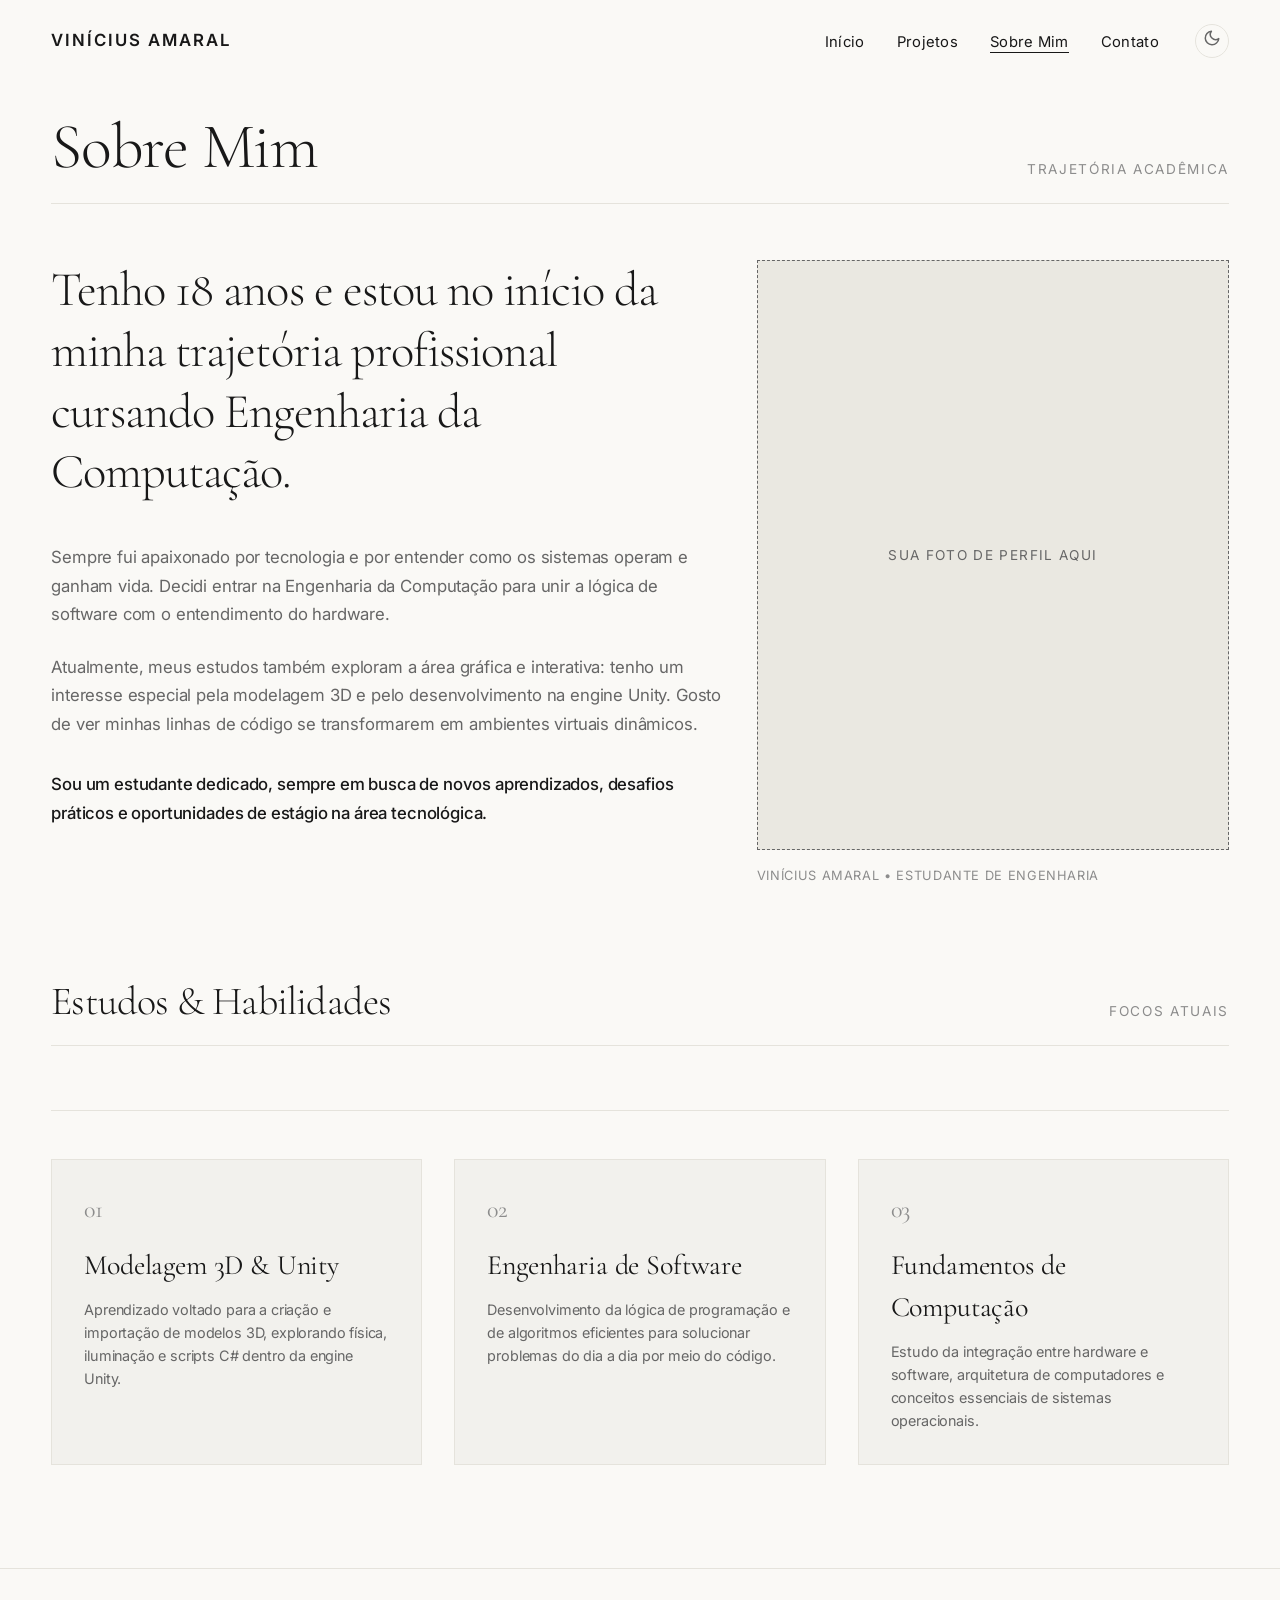
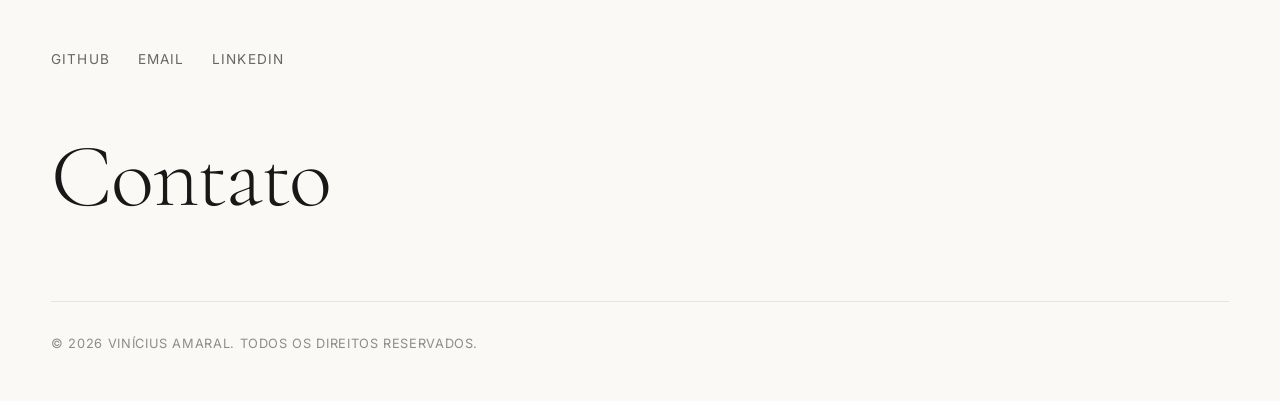
==== info.html @ 8e832d6b "Initial commit - criação do portfólio" ====
<!DOCTYPE html>
<html lang="pt-BR">
<head>
  <meta charset="UTF-8">
  <meta name="viewport" content="width=device-width, initial-scale=1.0">
  <title>Sobre Mim — Vinícius Amaral</title>
  <meta name="description" content="Informações sobre Vinícius Amaral, estudante de Engenharia da Computação.">
  
  <link rel="icon" href="data:image/svg+xml,<svg xmlns='http://www.w3.org/2000/svg' viewBox='0 0 100 100'><text y='.9em' font-size='90'>VA</text></svg>">
  <link rel="stylesheet" href="assets/css/style.css">
</head>
<body>

  <header class="site-header">
    <div class="header-inner">
      <a href="index.html" class="site-title">Vinícius Amaral</a>
      <div class="nav-group">
        <nav>
          <ul class="nav-links">
            <li><a href="index.html" class="nav-link">Início</a></li>
            <li><a href="selectworks.html" class="nav-link">Projetos</a></li>
            <li><a href="info.html" class="nav-link active">Sobre Mim</a></li>
            <li><a href="#contact" data-contact-trigger class="nav-link">Contato</a></li>
          </ul>
        </nav>
        <button id="theme-toggle" class="theme-toggle" aria-label="Alternar tema">
          <span id="theme-icon">
            <svg width="18" height="18" viewBox="0 0 24 24" fill="none" stroke="currentColor" stroke-width="2" stroke-linecap="round" stroke-linejoin="round">
              <path d="M21 12.79A9 9 0 1 1 11.21 3 7 7 0 0 0 21 12.79z"/>
            </svg>
          </span>
        </button>
        <button id="mobile-menu-btn" class="mobile-menu-btn" aria-label="Abrir menu mobile">
          <span></span><span></span><span></span>
        </button>
      </div>
    </div>
  </header>

  <div id="mobile-nav-drawer" class="mobile-nav-drawer">
    <ul class="mobile-nav-links">
      <li><a href="index.html" class="mobile-nav-link">Início</a></li>
      <li><a href="selectworks.html" class="mobile-nav-link">Projetos</a></li>
      <li><a href="info.html" class="mobile-nav-link">Sobre Mim</a></li>
      <li><a href="#contact" data-contact-trigger class="mobile-nav-link">Contato</a></li>
    </ul>
  </div>

  <main>
    <section class="info-section">
      <div class="section-header" style="margin-bottom: 3.5rem;">
        <h1 class="section-title">Sobre Mim</h1>
        <span class="section-subtitle">Trajetória Acadêmica</span>
      </div>

      <div class="info-hero-grid">
        <div class="info-statement-col">
          <p class="info-lead-text">
            Tenho 18 anos e estou no início da minha trajetória profissional cursando Engenharia da Computação.
          </p>
          <p class="info-body-text">
            Sempre fui apaixonado por tecnologia e por entender como os sistemas operam e ganham vida. Decidi entrar na Engenharia da Computação para unir a lógica de software com o entendimento do hardware.
          </p>
          <p class="info-body-text">
            Atualmente, meus estudos também exploram a área gráfica e interativa: tenho um interesse especial pela modelagem 3D e pelo desenvolvimento na engine Unity. Gosto de ver minhas linhas de código se transformarem em ambientes virtuais dinâmicos.
          </p>
          <p class="info-body-text" style="font-weight: 500; color: var(--text-main); margin-top: 2rem;">
            Sou um estudante dedicado, sempre em busca de novos aprendizados, desafios práticos e oportunidades de estágio na área tecnológica.
          </p>
        </div>

        <div class="info-portrait-col">
          <div class="info-portrait-card">
            <div class="img-placeholder" style="aspect-ratio: 4/5;">Sua Foto de Perfil Aqui</div>
            <p class="info-portrait-caption">Vinícius Amaral &bull; Estudante de Engenharia</p>
          </div>
        </div>
      </div>

      <div style="margin-top: 6rem;">
        <div class="section-header" style="margin-bottom: 2.5rem;">
          <h2 class="section-title" style="font-size: 2.5rem;">Estudos &amp; Habilidades</h2>
          <span class="section-subtitle">Focos Atuais</span>
        </div>

        <div class="capabilities-grid">
          <div class="capability-card">
            <div class="capability-num">01</div>
            <h3 class="capability-title">Modelagem 3D &amp; Unity</h3>
            <p class="capability-desc">
              Aprendizado voltado para a criação e importação de modelos 3D, explorando física, iluminação e scripts C# dentro da engine Unity.
            </p>
          </div>
          
          <div class="capability-card">
            <div class="capability-num">02</div>
            <h3 class="capability-title">Engenharia de Software</h3>
            <p class="capability-desc">
              Desenvolvimento da lógica de programação e de algoritmos eficientes para solucionar problemas do dia a dia por meio do código.
            </p>
          </div>

          <div class="capability-card">
            <div class="capability-num">03</div>
            <h3 class="capability-title">Fundamentos de Computação</h3>
            <p class="capability-desc">
              Estudo da integração entre hardware e software, arquitetura de computadores e conceitos essenciais de sistemas operacionais.
            </p>
          </div>
        </div>
      </div>
    </section>
  </main>

  <footer class="site-footer" id="contact">
    <div class="footer-inner">
      <div class="footer-top-row">
        <ul class="footer-social-links">
          <li><a href="https://github.com/seugithub" target="_blank" rel="noopener noreferrer" class="footer-social-link">GitHub</a></li>
          <li><a href="mailto:seuemail@exemplo.com" class="footer-social-link">Email</a></li>
          <li><a href="https://linkedin.com/in/seulinkedin" target="_blank" rel="noopener noreferrer" class="footer-social-link">LinkedIn</a></li>
        </ul>
      </div>
      <div class="footer-contact-headline">
        <a href="mailto:seuemail@exemplo.com" class="footer-email-big" data-contact-trigger>Contato</a>
      </div>
      <div class="footer-bottom-row">
        <span>&copy; 2026 Vinícius Amaral. Todos os direitos reservados.</span>
      </div>
    </div>
  </footer>

  <div id="contact-modal" class="contact-modal-overlay" role="dialog" aria-modal="true">
    <div class="contact-modal-box">
      <button class="modal-close-btn" aria-label="Fechar">&times;</button>
      <h3 style="font-family: var(--font-display); font-size: 2.5rem; font-weight: 300; margin-bottom: 0.5rem;">Vamos conversar!</h3>
      <form>
        <div class="form-group">
          <label class="form-label">Seu Nome</label>
          <input type="text" class="form-input" required>
        </div>
        <div class="form-group">
          <label class="form-label">Seu E-mail</label>
          <input type="email" class="form-input" required>
        </div>
        <div class="form-group">
          <label class="form-label">Assunto</label>
          <input type="text" class="form-input" required>
        </div>
        <div class="form-group">
          <label class="form-label">Mensagem</label>
          <textarea class="form-textarea" rows="4" required></textarea>
        </div>
        <button type="submit" class="form-submit-btn">Enviar Mensagem</button>
      </form>
    </div>
  </div>

  <script src="assets/js/main.js"></script>
</body>
</html>
---- assets/css/style.css ----
/* --- fontes importadas --- */
@import url('https://fonts.googleapis.com/css2?family=Bodoni+Moda:ital,opsz,wght@0,6..96,400..700;1,6..96,400..700&family=Cormorant+Garamond:ital,wght@0,300;0,400;0,500;0,600;0,700;1,400&family=Inter:wght@300;400;500;600;700&display=swap');

:root {
  /* Cor */
  --bg-color: #faf9f6;
  --bg-card: #f2f1ed;
  --bg-hover: #eae8e1;
  --text-main: #181818;
  --text-muted: #666666;
  --text-subtle: #8c8c8c;
  --border-color: #e5e3dc;
  --border-subtle: #eeece5;
  --accent: #111111;
  --accent-inverse: #ffffff;
  
  /* fonte */
  --font-display: 'Cormorant Garamond', 'Bodoni Moda', 'Minion Pro', Georgia, serif;
  --font-serif: 'Bodoni Moda', 'Cormorant Garamond', Georgia, serif;
  --font-sans: 'Inter', -apple-system, BlinkMacSystemFont, 'Helvetica Neue', Arial, sans-serif;
  
  /* Espaçamento */
  --max-width: 1440px;
  --header-height: 80px;
  --side-padding: clamp(1.5rem, 4vw, 4rem);
  --section-gap: clamp(4rem, 8vw, 8rem);
  
  /* transicao */
  --transition-fast: 0.2s cubic-bezier(0.16, 1, 0.3, 1);
  --transition-medium: 0.4s cubic-bezier(0.16, 1, 0.3, 1);
  --transition-slow: 0.7s cubic-bezier(0.16, 1, 0.3, 1);
}

/* modo escure */
[data-theme="dark"] {
  --bg-color: #121212;
  --bg-card: #1c1c1c;
  --bg-hover: #262626;
  --text-main: #f5f5f5;
  --text-muted: #a3a3a3;
  --text-subtle: #6b6b6b;
  --border-color: #2c2c2c;
  --border-subtle: #222222;
  --accent: #ffffff;
  --accent-inverse: #121212;
}

/* redefinir base */
*, *::before, *::after {
  box-sizing: border-box;
  margin: 0;
  padding: 0;
}

html {
  scroll-behavior: smooth;
  font-size: 16px;
  background-color: var(--bg-color);
  color: var(--text-main);
  transition: background-color var(--transition-medium), color var(--transition-medium);
}

body {
  font-family: var(--font-sans);
  font-weight: 400;
  line-height: 1.5;
  letter-spacing: -0.01em;
  -webkit-font-smoothing: antialiased;
  -moz-osx-font-smoothing: grayscale;
  min-height: 100vh;
  display: flex;
  flex-direction: column;
}

img {
  max-width: 100%;
  height: auto;
  display: block;
  object-fit: cover;
}

a {
  color: inherit;
  text-decoration: none;
  transition: opacity var(--transition-fast), color var(--transition-fast);
}

button {
  cursor: pointer;
  border: none;
  background: none;
  font: inherit;
  color: inherit;
}

/* ---navagacao--- */
.site-header {
  position: sticky;
  top: 0;
  z-index: 100;
  width: 100%;
  background: rgba(250, 249, 246, 0.88);
  backdrop-filter: blur(12px);
  -webkit-backdrop-filter: blur(12px);
  border-bottom: 1px solid transparent;
  transition: border-color var(--transition-fast), background var(--transition-fast);
}

[data-theme="dark"] .site-header {
  background: rgba(18, 18, 18, 0.88);
}

.site-header.scrolled {
  border-bottom: 1px solid var(--border-color);
}

.header-inner {
  max-width: var(--max-width);
  margin: 0 auto;
  padding: 1.5rem var(--side-padding);
  display: flex;
  justify-content: space-between;
  align-items: center;
}

.site-title {
  font-family: var(--font-sans);
  font-size: 1.05rem;
  font-weight: 600;
  letter-spacing: 0.12em;
  text-transform: uppercase;
}

.nav-group {
  display: flex;
  align-items: center;
  gap: 2.25rem;
}

.nav-links {
  display: flex;
  align-items: center;
  gap: 2rem;
  list-style: none;
}

.nav-link {
  font-size: 0.925rem;
  font-weight: 400;
  letter-spacing: 0.02em;
  position: relative;
  padding-bottom: 2px;
}

.nav-link::after {
  content: '';
  position: absolute;
  bottom: 0;
  left: 0;
  width: 0%;
  height: 1px;
  background-color: var(--text-main);
  transition: width var(--transition-fast);
}

.nav-link:hover::after,
.nav-link.active::after {
  width: 100%;
}

.theme-toggle {
  display: flex;
  align-items: center;
  justify-content: center;
  width: 34px;
  height: 34px;
  border-radius: 50%;
  color: var(--text-muted);
  border: 1px solid var(--border-color);
  transition: all var(--transition-fast);
}

.theme-toggle:hover {
  color: var(--text-main);
  border-color: var(--text-main);
  transform: scale(1.05);
}

.mobile-menu-btn {
  display: none;
  flex-direction: column;
  justify-content: center;
  gap: 6px;
  width: 32px;
  height: 32px;
  z-index: 105;
}

.mobile-menu-btn span {
  width: 24px;
  height: 1.5px;
  background-color: var(--text-main);
  transition: transform var(--transition-medium), opacity var(--transition-fast);
}

.mobile-menu-btn.active span:nth-child(1) {
  transform: translateY(7.5px) rotate(45deg);
}

.mobile-menu-btn.active span:nth-child(2) {
  opacity: 0;
}

.mobile-menu-btn.active span:nth-child(3) {
  transform: translateY(-7.5px) rotate(-45deg);
}
  



/* Celula*/



/* Navegação Móvel */
.mobile-nav-drawer {
  position: fixed;
  top: 0;
  left: 0;
  width: 100%;
  height: 100vh;
  background-color: var(--bg-color);
  z-index: 99;
  display: flex;
  flex-direction: column;
  justify-content: center;
  padding: 4rem var(--side-padding);
  transform: translateY(-100%);
  transition: transform var(--transition-medium);
}

.mobile-nav-drawer.open {
  transform: translateY(0);
}

.mobile-nav-links {
  list-style: none;
  display: flex;
  flex-direction: column;
  gap: 2rem;
  margin-bottom: 3rem;
}

.mobile-nav-link {
  font-family: var(--font-display);
  font-size: 2.75rem;
  font-weight: 300;
  letter-spacing: -0.02em;
}

/* --- CONTEÚDO PRINCIPAL --- */
main {
  flex: 1;
  max-width: var(--max-width);
  width: 100%;
  margin: 0 auto;
  padding: 0 var(--side-padding);
}

/* --- SEÇÃO HERÓICA --- */
.hero-section {
  padding-top: clamp(2rem, 5vw, 4rem);
  padding-bottom: var(--section-gap);
  display: flex;
  flex-direction: column;
  gap: 2rem;
}

.hero-top-bar {
  display: flex;
  justify-content: space-between;
  align-items: baseline;
  border-bottom: 1px solid var(--border-color);
  padding-bottom: 1rem;
}

.hero-email-link {
  font-size: 0.95rem;
  color: var(--text-muted);
  letter-spacing: 0.02em;
}

.hero-email-link:hover {
  color: var(--text-main);
  text-decoration: underline;
}

.hero-tagline {
  font-size: 0.85rem;
  text-transform: uppercase;
  letter-spacing: 0.15em;
  color: var(--text-subtle);
}

/* Composição Herói */
.hero-composition {
  position: relative;
  display: grid;
  grid-template-columns: repeat(12, 1fr);
  gap: 1.5rem;
  margin-top: 1rem;
  align-items: start;
}

.hero-headline-wrapper {
  grid-column: 1 / 13;
  user-select: none;
  overflow: hidden;
}

.hero-headline {
  font-family: var(--font-display);
  font-size: clamp(4.5rem, 16vw, 15rem);
  font-weight: 300;
  line-height: 0.82;
  text-transform: uppercase;
  letter-spacing: -0.03em;
  color: var(--text-main);
  display: block;
}

.hero-headline.duplicate {
  color: transparent;
  -webkit-text-stroke: 1px var(--border-color);
  margin-top: -0.15em;
  opacity: 0.7;
}

[data-theme="dark"] .hero-headline.duplicate {
  -webkit-text-stroke: 1px rgba(255, 255, 255, 0.15);
}

.hero-image-container {
  grid-column: 7 / 13;
  margin-top: -6vw;
  position: relative;
  z-index: 2;
  aspect-ratio: 4 / 5;
  overflow: hidden;
  box-shadow: 0 20px 40px rgba(0, 0, 0, 0.08);
}

.hero-image {
  width: 100%;
  height: 100%;
  object-fit: cover;
  transition: transform var(--transition-slow);
}

.hero-image-container:hover .hero-image {
  transform: scale(1.03);
}

.hero-bio-container {
  grid-column: 1 / 6;
  margin-top: -3vw;
  position: relative;
  z-index: 3;
}

.hero-bio-text {
  font-size: clamp(1.1rem, 1.8vw, 1.5rem);
  line-height: 1.45;
  font-weight: 300;
  color: var(--text-main);
  margin-bottom: 2rem;
}

.hero-bio-sub {
  font-size: 0.95rem;
  line-height: 1.6;
  color: var(--text-muted);
  max-width: 440px;
}

.hero-identity {
  margin-top: 3rem;
  padding-top: 1.5rem;
  border-top: 1px solid var(--border-color);
}

.hero-identity-name {
  font-family: var(--font-display);
  font-size: 2rem;
  font-weight: 400;
  letter-spacing: 0.02em;
  text-transform: uppercase;
  line-height: 1.1;
}

.hero-identity-title {
  font-size: 0.875rem;
  color: var(--text-muted);
  letter-spacing: 0.08em;
  text-transform: uppercase;
  margin-top: 0.35rem;
}

/* --- CABEÇALHO --- */
.section-header {
  display: flex;
  justify-content: space-between;
  align-items: flex-end;
  border-bottom: 1px solid var(--border-color);
  padding-bottom: 1.5rem;
  margin-bottom: 3.5rem;
}

.section-title {
  font-family: var(--font-display);
  font-size: clamp(2.5rem, 5vw, 4.5rem);
  font-weight: 300;
  letter-spacing: -0.02em;
  line-height: 1;
}

.section-subtitle {
  font-size: 0.85rem;
  text-transform: uppercase;
  letter-spacing: 0.12em;
  color: var(--text-subtle);
}

/* --- SEÇÃO DE TRABALHOS SELECIONADOS --- */
.select-works-section {
  padding-bottom: var(--section-gap);
}

/* Works Interactive Grid */
.works-grid {
  display: grid;
  grid-template-columns: repeat(12, 1fr);
  gap: 2.5rem 2rem;
}

.work-card {
  position: relative;
  cursor: pointer;
  transition: transform var(--transition-medium);
}

.work-card:hover {
  transform: translateY(-4px);
}

.work-card.featured-large {
  grid-column: 1 / 8;
}

.work-card.featured-medium-right {
  grid-column: 8 / 13;
  margin-top: 4rem;
}

.work-card.featured-medium-left {
  grid-column: 1 / 6;
  margin-top: 2rem;
}

.work-card.featured-wide-right {
  grid-column: 6 / 13;
}

.work-img-wrapper {
  position: relative;
  overflow: hidden;
  background-color: var(--bg-card);
  aspect-ratio: 4 / 3;
}

.work-card.portrait .work-img-wrapper {
  aspect-ratio: 3 / 4;
}

.work-card.square .work-img-wrapper {
  aspect-ratio: 1 / 1;
}

.work-img {
  width: 100%;
  height: 100%;
  object-fit: cover;
  transition: transform var(--transition-slow), filter var(--transition-fast);
}

.work-card:hover .work-img {
  transform: scale(1.04);
}

.work-overlay {
  position: absolute;
  inset: 0;
  background: rgba(0, 0, 0, 0.25);
  opacity: 0;
  display: flex;
  align-items: center;
  justify-content: center;
  transition: opacity var(--transition-fast);
}

.work-card:hover .work-overlay {
  opacity: 1;
}

.work-view-btn {
  background: var(--accent-inverse);
  color: var(--accent);
  padding: 0.75rem 1.5rem;
  font-size: 0.8rem;
  font-weight: 500;
  letter-spacing: 0.1em;
  text-transform: uppercase;
  border-radius: 40px;
  transform: translateY(10px);
  transition: transform var(--transition-medium);
}

.work-card:hover .work-view-btn {
  transform: translateY(0);
}

.work-info {
  display: flex;
  justify-content: space-between;
  align-items: baseline;
  margin-top: 1rem;
}

.work-title {
  font-family: var(--font-display);
  font-size: 1.75rem;
  font-weight: 400;
  letter-spacing: -0.01em;
  line-height: 1.2;
}

.work-category {
  font-size: 0.775rem;
  text-transform: uppercase;
  letter-spacing: 0.12em;
  color: var(--text-muted);
}

/* Works Editorial Feature Row */
.works-editorial-row {
  margin-top: 5rem;
  padding-top: 4rem;
  border-top: 1px solid var(--border-color);
  display: grid;
  grid-template-columns: repeat(12, 1fr);
  gap: 2rem;
  align-items: center;
}

.works-editorial-content {
  grid-column: 1 / 7;
}

.works-editorial-quote {
  font-size: clamp(1.2rem, 2vw, 1.65rem);
  font-weight: 300;
  line-height: 1.5;
  color: var(--text-main);
  margin-bottom: 1.5rem;
}

.works-editorial-note {
  font-size: 0.9rem;
  color: var(--text-muted);
  line-height: 1.6;
}

.works-editorial-spotlight {
  grid-column: 8 / 13;
  background-color: var(--bg-card);
  padding: 2.5rem;
  border: 1px solid var(--border-color);
}

.spotlight-label {
  font-size: 0.75rem;
  text-transform: uppercase;
  letter-spacing: 0.15em;
  color: var(--text-subtle);
  margin-bottom: 0.75rem;
}

.spotlight-title {
  font-family: var(--font-display);
  font-size: 2rem;
  font-weight: 400;
  margin-bottom: 1rem;
}

.spotlight-desc {
  font-size: 0.925rem;
  color: var(--text-muted);
  line-height: 1.6;
  margin-bottom: 1.5rem;
}

.spotlight-link {
  display: inline-flex;
  align-items: center;
  gap: 0.5rem;
  font-size: 0.85rem;
  font-weight: 600;
  letter-spacing: 0.05em;
  text-transform: uppercase;
  border-bottom: 1px solid var(--text-main);
  padding-bottom: 2px;
}

/* --- CLIENT LIST & RECORD --- */
.client-section {
  padding-bottom: var(--section-gap);
}

.client-list-table {
  width: 100%;
  border-collapse: collapse;
}

.client-row {
  display: grid;
  grid-template-columns: 2fr 1fr 1fr;
  align-items: center;
  padding: 1.5rem 0;
  border-bottom: 1px solid var(--border-color);
  transition: background-color var(--transition-fast), padding-left var(--transition-fast);
}

.client-row:hover {
  background-color: var(--bg-hover);
  padding-left: 1rem;
  padding-right: 1rem;
}

.client-name {
  font-family: var(--font-display);
  font-size: clamp(1.35rem, 2.2vw, 2rem);
  font-weight: 400;
  letter-spacing: -0.01em;
}

.client-role {
  font-size: 0.85rem;
  color: var(--text-muted);
  letter-spacing: 0.05em;
  text-transform: uppercase;
}

.client-year {
  font-size: 0.85rem;
  color: var(--text-subtle);
  text-align: right;
  font-family: var(--font-sans);
}

/* --- INFO / ABOUT PAGE STYLES --- */
.info-section {
  padding-top: 2rem;
  padding-bottom: var(--section-gap);
}

.info-hero-grid {
  display: grid;
  grid-template-columns: repeat(12, 1fr);
  gap: 3rem 2rem;
  align-items: start;
  margin-bottom: 5rem;
}

.info-statement-col {
  grid-column: 1 / 8;
}

.info-lead-text {
  font-family: var(--font-display);
  font-size: clamp(2rem, 3.8vw, 3.5rem);
  font-weight: 300;
  line-height: 1.25;
  letter-spacing: -0.02em;
  margin-bottom: 2.5rem;
}

.info-body-text {
  font-size: 1.05rem;
  line-height: 1.7;
  color: var(--text-muted);
  margin-bottom: 1.5rem;
}

.info-portrait-col {
  grid-column: 8 / 13;
}

.info-portrait-card {
  position: sticky;
  top: 110px;
}

.info-portrait-img {
  width: 100%;
  aspect-ratio: 4 / 5;
  object-fit: cover;
  box-shadow: 0 15px 35px rgba(0,0,0,0.06);
}

.info-portrait-caption {
  font-size: 0.8rem;
  color: var(--text-subtle);
  margin-top: 1rem;
  letter-spacing: 0.05em;
  text-transform: uppercase;
}

/* Capabilities & Services */
.capabilities-grid {
  display: grid;
  grid-template-columns: repeat(3, 1fr);
  gap: 2rem;
  margin-top: 4rem;
  padding-top: 3rem;
  border-top: 1px solid var(--border-color);
}

.capability-card {
  background-color: var(--bg-card);
  padding: 2rem;
  border: 1px solid var(--border-color);
}

.capability-num {
  font-family: var(--font-display);
  font-size: 1.5rem;
  color: var(--text-subtle);
  margin-bottom: 1rem;
}

.capability-title {
  font-family: var(--font-display);
  font-size: 1.75rem;
  font-weight: 400;
  margin-bottom: 0.75rem;
}

.capability-desc {
  font-size: 0.9rem;
  color: var(--text-muted);
  line-height: 1.6;
}

/* --- PROJECT CASE STUDY PAGE STYLES --- */
.project-detail-section {
  padding-top: 2rem;
  padding-bottom: var(--section-gap);
}

.project-hero-header {
  border-bottom: 1px solid var(--border-color);
  padding-bottom: 2.5rem;
  margin-bottom: 3.5rem;
}

.project-back-link {
  display: inline-flex;
  align-items: center;
  gap: 0.5rem;
  font-size: 0.825rem;
  letter-spacing: 0.1em;
  text-transform: uppercase;
  color: var(--text-muted);
  margin-bottom: 2rem;
  transition: color var(--transition-fast);
}

.project-back-link:hover {
  color: var(--text-main);
  transform: translateX(-4px);
}

.project-main-title {
  font-family: var(--font-display);
  font-size: clamp(3rem, 7vw, 6.5rem);
  font-weight: 300;
  line-height: 0.95;
  letter-spacing: -0.02em;
}

.project-meta-grid {
  display: grid;
  grid-template-columns: 2fr 1fr;
  gap: 4rem 2rem;
  margin-bottom: 4rem;
}

.project-statement-text {
  font-size: clamp(1.2rem, 2vw, 1.6rem);
  font-weight: 300;
  line-height: 1.5;
}

.project-credits-col {
  border-left: 1px solid var(--border-color);
  padding-left: 2rem;
  display: flex;
  flex-direction: column;
  gap: 1.25rem;
}

.credit-item-label {
  font-size: 0.75rem;
  text-transform: uppercase;
  letter-spacing: 0.12em;
  color: var(--text-subtle);
}

.credit-item-value {
  font-size: 0.95rem;
  font-weight: 500;
  margin-top: 0.2rem;
}

/* Project Gallery */
.project-gallery-masonry {
  display: flex;
  flex-direction: column;
  gap: 3rem;
}

.gallery-row {
  display: grid;
  gap: 2rem;
}

.gallery-row.single-full {
  grid-template-columns: 1fr;
}

.gallery-row.split-half {
  grid-template-columns: 1fr 1fr;
}

.gallery-row.split-asymmetric {
  grid-template-columns: 7fr 5fr;
}

.gallery-img-box {
  overflow: hidden;
  background-color: var(--bg-card);
}

.gallery-img-box img {
  width: 100%;
  height: 100%;
  object-fit: cover;
  transition: transform var(--transition-slow);
}

.gallery-img-box:hover img {
  transform: scale(1.02);
}

/* Project Pagination Footer */
.project-nav-footer {
  margin-top: 5rem;
  padding-top: 3rem;
  border-top: 1px solid var(--border-color);
  display: flex;
  justify-content: space-between;
  align-items: center;
}

.project-nav-link {
  display: flex;
  flex-direction: column;
  gap: 0.4rem;
}

.project-nav-link.next {
  text-align: right;
}

.project-nav-direction {
  font-size: 0.75rem;
  text-transform: uppercase;
  letter-spacing: 0.15em;
  color: var(--text-subtle);
}

.project-nav-name {
  font-family: var(--font-display);
  font-size: 1.85rem;
  font-weight: 400;
}

/* --- FOOTER & CONTACT --- */
.site-footer {
  border-top: 1px solid var(--border-color);
  background-color: var(--bg-color);
  padding: clamp(3rem, 6vw, 6rem) var(--side-padding) 3rem;
  margin-top: auto;
}

.footer-inner {
  max-width: var(--max-width);
  margin: 0 auto;
}

.footer-top-row {
  display: flex;
  justify-content: space-between;
  align-items: flex-start;
  flex-wrap: wrap;
  gap: 2.5rem;
  margin-bottom: 4rem;
}

.footer-social-links {
  display: flex;
  gap: 1.75rem;
  list-style: none;
}

.footer-social-link {
  font-size: 0.85rem;
  letter-spacing: 0.08em;
  text-transform: uppercase;
  color: var(--text-muted);
}

.footer-social-link:hover {
  color: var(--text-main);
  text-decoration: underline;
}

.footer-contact-headline {
  margin-bottom: 4rem;
}

.footer-email-big {
  font-family: var(--font-display);
  font-size: clamp(2.5rem, 7vw, 6.5rem);
  font-weight: 300;
  line-height: 0.95;
  letter-spacing: -0.02em;
  display: inline-block;
  position: relative;
  padding-bottom: 0.2em;
}

.footer-email-big::after {
  content: '';
  position: absolute;
  bottom: 0;
  left: 0;
  width: 100%;
  height: 2px;
  background-color: var(--text-main);
  transform: scaleX(0);
  transform-origin: right;
  transition: transform var(--transition-medium);
}

.footer-email-big:hover::after {
  transform: scaleX(1);
  transform-origin: left;
}

.footer-bottom-row {
  display: flex;
  justify-content: space-between;
  align-items: center;
  padding-top: 2rem;
  border-top: 1px solid var(--border-color);
  font-size: 0.8rem;
  color: var(--text-subtle);
  letter-spacing: 0.05em;
  text-transform: uppercase;
}

/* Quick Contact Form Modal / Drawer */
.contact-modal-overlay {
  position: fixed;
  inset: 0;
  background: rgba(0, 0, 0, 0.6);
  backdrop-filter: blur(4px);
  z-index: 200;
  display: flex;
  align-items: center;
  justify-content: center;
  padding: 1.5rem;
  opacity: 0;
  visibility: hidden;
  transition: opacity var(--transition-fast), visibility var(--transition-fast);
}

.contact-modal-overlay.active {
  opacity: 1;
  visibility: visible;
}

.contact-modal-box {
  background: var(--bg-color);
  max-width: 600px;
  width: 100%;
  padding: 3rem;
  border-radius: 4px;
  box-shadow: 0 25px 60px rgba(0,0,0,0.2);
  position: relative;
  transform: translateY(20px);
  transition: transform var(--transition-medium);
}

.contact-modal-overlay.active .contact-modal-box {
  transform: translateY(0);
}

.modal-close-btn {
  position: absolute;
  top: 1.5rem;
  right: 1.5rem;
  font-size: 1.5rem;
  line-height: 1;
  color: var(--text-muted);
}

.modal-close-btn:hover {
  color: var(--text-main);
}

.form-group {
  margin-bottom: 1.5rem;
}

.form-label {
  display: block;
  font-size: 0.775rem;
  text-transform: uppercase;
  letter-spacing: 0.12em;
  margin-bottom: 0.5rem;
  color: var(--text-muted);
}

.form-input, .form-textarea {
  width: 100%;
  padding: 0.875rem 1rem;
  background: var(--bg-card);
  border: 1px solid var(--border-color);
  color: var(--text-main);
  font-family: inherit;
  font-size: 0.95rem;
  border-radius: 2px;
  transition: border-color var(--transition-fast);
}

.form-input:focus, .form-textarea:focus {
  outline: none;
  border-color: var(--text-main);
}

.form-submit-btn {
  width: 100%;
  padding: 1rem;
  background: var(--text-main);
  color: var(--accent-inverse);
  font-size: 0.85rem;
  font-weight: 600;
  letter-spacing: 0.1em;
  text-transform: uppercase;
  border-radius: 2px;
  transition: opacity var(--transition-fast);
}

.form-submit-btn:hover {
  opacity: 0.9;
}

/* --- QUICK CASE STUDY MODAL --- */
.case-modal-overlay {
  position: fixed;
  inset: 0;
  background: rgba(0, 0, 0, 0.75);
  backdrop-filter: blur(8px);
  z-index: 210;
  display: flex;
  align-items: center;
  justify-content: center;
  padding: 2rem;
  opacity: 0;
  visibility: hidden;
  transition: opacity var(--transition-fast), visibility var(--transition-fast);
}

.case-modal-overlay.active {
  opacity: 1;
  visibility: visible;
}

.case-modal-box {
  background: var(--bg-color);
  max-width: 900px;
  width: 100%;
  max-height: 90vh;
  overflow-y: auto;
  padding: 3rem;
  position: relative;
  transform: scale(0.96);
  transition: transform var(--transition-medium);
}

.case-modal-overlay.active .case-modal-box {
  transform: scale(1);
}

/* --- RESPONSIVE MEDIA QUERIES --- */
@media (max-width: 992px) {
  .hero-composition {
    display: flex;
    flex-direction: column;
    gap: 2rem;
  }
  
  .hero-headline.duplicate {
    display: none;
  }
  
  .hero-image-container {
    width: 100%;
    margin-top: 0;
  }
  
  .hero-bio-container {
    width: 100%;
    margin-top: 1rem;
  }
  
  .works-grid {
    grid-template-columns: 1fr;
  }
  
  .work-card.featured-large,
  .work-card.featured-medium-right,
  .work-card.featured-medium-left,
  .work-card.featured-wide-right {
    grid-column: 1 / -1;
    margin-top: 0;
  }
  
  .works-editorial-row {
    grid-template-columns: 1fr;
  }
  
  .works-editorial-content,
  .works-editorial-spotlight {
    grid-column: 1 / -1;
  }
  
  .info-hero-grid {
    grid-template-columns: 1fr;
  }
  
  .info-statement-col,
  .info-portrait-col {
    grid-column: 1 / -1;
  }
  
  .capabilities-grid {
    grid-template-columns: 1fr;
  }
  
  .project-meta-grid {
    grid-template-columns: 1fr;
    gap: 2rem;
  }
  
  .project-credits-col {
    border-left: none;
    border-top: 1px solid var(--border-color);
    padding-left: 0;
    padding-top: 1.5rem;
  }
  
  .gallery-row.split-half,
  .gallery-row.split-asymmetric {
    grid-template-columns: 1fr;
  }
}

@media (max-width: 768px) {
  .nav-links {
    display: none;
  }
  
  .mobile-menu-btn {
    display: flex;
  }
  
  .client-row {
    grid-template-columns: 1fr;
    gap: 0.5rem;
  }
  
  .client-year {
    text-align: left;
  }
  
  .footer-bottom-row {
    flex-direction: column;
    gap: 1rem;
    text-align: center;
  }
}

/* --- IMAGE PLACEHOLDER --- */
.img-placeholder { width: 100%; height: 100%; min-height: 350px; background-color: var(--bg-hover); border: 1px dashed var(--text-muted); display: flex; align-items: center; justify-content: center; color: var(--text-muted); font-size: 0.85rem; text-transform: uppercase; letter-spacing: 0.1em; text-align: center; padding: 2rem; }
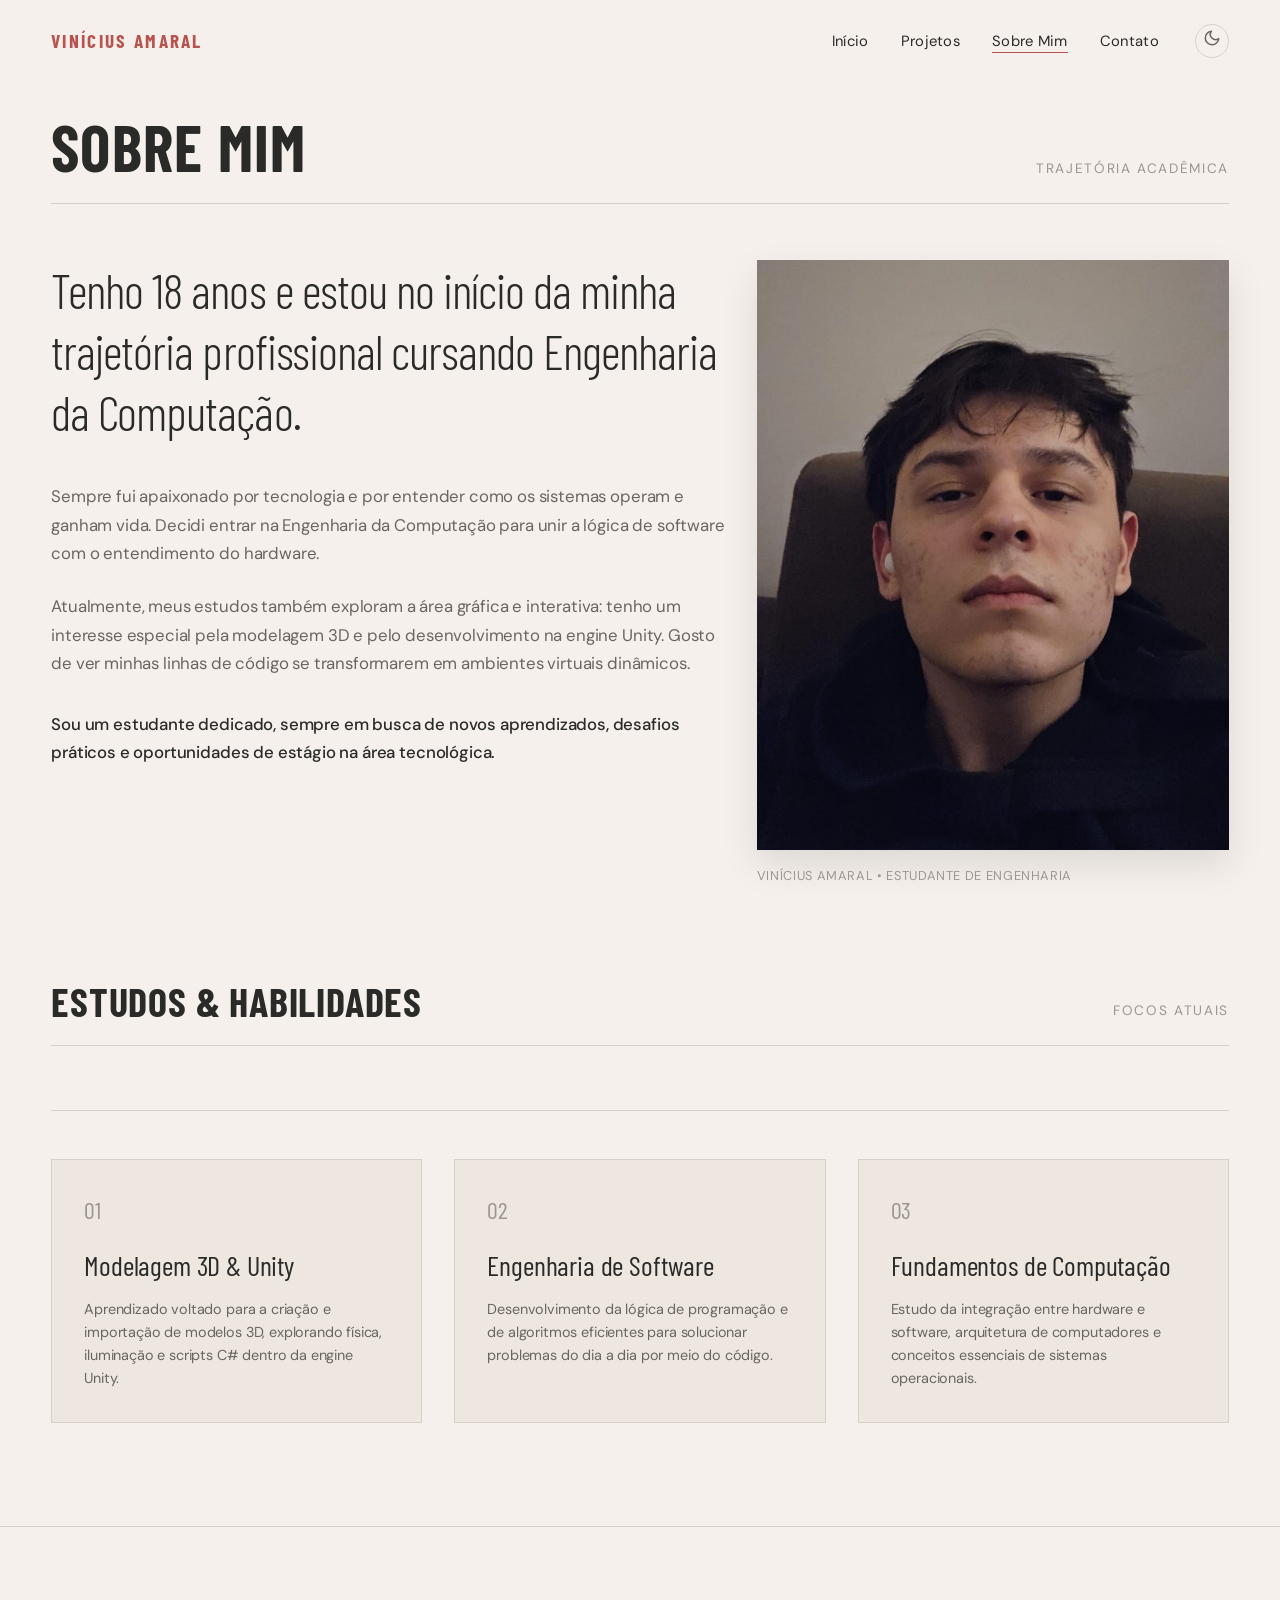
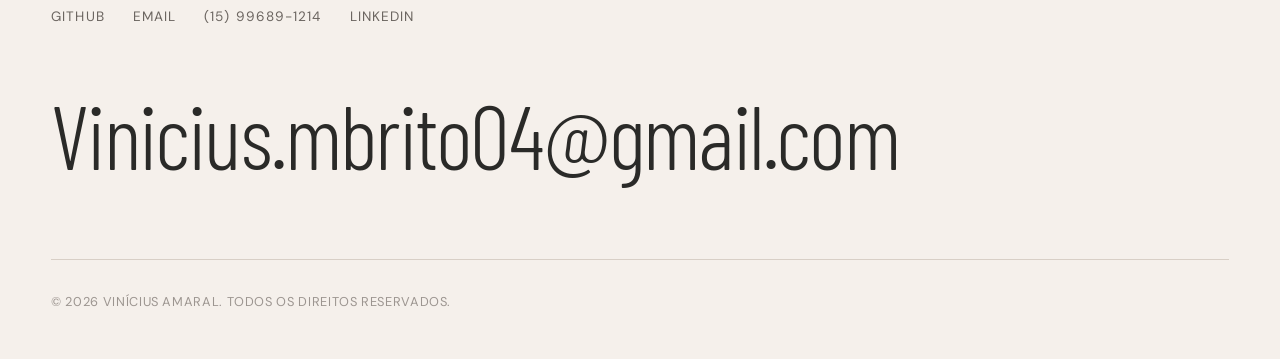
==== commit b2f7601c: "umas coisas ai" ====
--- a/info.html
+++ b/info.html
@@ -71,7 +71,7 @@
 
         <div class="info-portrait-col">
           <div class="info-portrait-card">
-            <div class="img-placeholder" style="aspect-ratio: 4/5;">Sua Foto de Perfil Aqui</div>
+            <img src="assets/images/vinicius.png" alt="Vinicius Amaral" class="info-portrait-img" style="width:100%;aspect-ratio:4/5;object-fit:cover;box-shadow:0 15px 35px rgba(0,0,0,0.1);">
             <p class="info-portrait-caption">Vinícius Amaral &bull; Estudante de Engenharia</p>
           </div>
         </div>
@@ -117,12 +117,13 @@
       <div class="footer-top-row">
         <ul class="footer-social-links">
           <li><a href="https://github.com/seugithub" target="_blank" rel="noopener noreferrer" class="footer-social-link">GitHub</a></li>
-          <li><a href="mailto:seuemail@exemplo.com" class="footer-social-link">Email</a></li>
+          <li><a href="mailto:Vinicius.mbrito04@gmail.com" class="footer-social-link">Email</a></li>
+          <li><a href="tel:+5515996891214" class="footer-social-link">(15) 99689-1214</a></li>
           <li><a href="https://linkedin.com/in/seulinkedin" target="_blank" rel="noopener noreferrer" class="footer-social-link">LinkedIn</a></li>
         </ul>
       </div>
       <div class="footer-contact-headline">
-        <a href="mailto:seuemail@exemplo.com" class="footer-email-big" data-contact-trigger>Contato</a>
+        <a href="mailto:Vinicius.mbrito04@gmail.com" class="footer-email-big" data-contact-trigger>Vinicius.mbrito04@gmail.com</a>
       </div>
       <div class="footer-bottom-row">
         <span>&copy; 2026 Vinícius Amaral. Todos os direitos reservados.</span>
--- a/assets/css/style.css
+++ b/assets/css/style.css
@@ -1,23 +1,26 @@
 /* --- fontes importadas --- */
-@import url('https://fonts.googleapis.com/css2?family=Bodoni+Moda:ital,opsz,wght@0,6..96,400..700;1,6..96,400..700&family=Cormorant+Garamond:ital,wght@0,300;0,400;0,500;0,600;0,700;1,400&family=Inter:wght@300;400;500;600;700&display=swap');
+@import url('https://fonts.googleapis.com/css2?family=Barlow+Condensed:ital,wght@0,300;0,400;0,500;0,600;0,700;0,800;1,400;1,700&family=DM+Sans:ital,opsz,wght@0,9..40,300;0,9..40,400;0,9..40,500;0,9..40,600;0,9..40,700;1,9..40,400&display=swap');
 
 :root {
-  /* Cor */
-  --bg-color: #faf9f6;
-  --bg-card: #f2f1ed;
-  --bg-hover: #eae8e1;
-  --text-main: #181818;
-  --text-muted: #666666;
-  --text-subtle: #8c8c8c;
-  --border-color: #e5e3dc;
-  --border-subtle: #eeece5;
-  --accent: #111111;
-  --accent-inverse: #ffffff;
-  
-  /* fonte */
-  --font-display: 'Cormorant Garamond', 'Bodoni Moda', 'Minion Pro', Georgia, serif;
-  --font-serif: 'Bodoni Moda', 'Cormorant Garamond', Georgia, serif;
-  --font-sans: 'Inter', -apple-system, BlinkMacSystemFont, 'Helvetica Neue', Arial, sans-serif;
+  /* Paleta de cores */
+  --bg-color: #F5F0EB;
+  --bg-card: #EDE7DF;
+  --bg-hover: #E4D9CF;
+  --text-main: #2A2A28;
+  --text-muted: #6B6560;
+  --text-subtle: #9C9590;
+  --border-color: #D8CFC6;
+  --border-subtle: #E8E1D8;
+  --accent: #B85450;
+  --accent-hover: #9E3E3A;
+  --accent-inverse: #F5F0EB;
+  --sage: #7A8C70;
+  --sage-hover: #647558;
+  
+  /* Fontes */
+  --font-display: 'Barlow Condensed', 'Arial Narrow', sans-serif;
+  --font-serif: 'Barlow Condensed', sans-serif;
+  --font-sans: 'DM Sans', -apple-system, BlinkMacSystemFont, 'Helvetica Neue', Arial, sans-serif;
   
   /* Espaçamento */
   --max-width: 1440px;
@@ -31,18 +34,21 @@
   --transition-slow: 0.7s cubic-bezier(0.16, 1, 0.3, 1);
 }
 
-/* modo escure */
+/* modo escuro */
 [data-theme="dark"] {
-  --bg-color: #121212;
-  --bg-card: #1c1c1c;
-  --bg-hover: #262626;
-  --text-main: #f5f5f5;
-  --text-muted: #a3a3a3;
-  --text-subtle: #6b6b6b;
-  --border-color: #2c2c2c;
-  --border-subtle: #222222;
-  --accent: #ffffff;
-  --accent-inverse: #121212;
+  --bg-color: #2A2A28;
+  --bg-card: #363632;
+  --bg-hover: #42423E;
+  --text-main: #F5F0EB;
+  --text-muted: #B8B0A8;
+  --text-subtle: #8A8278;
+  --border-color: #4A4A46;
+  --border-subtle: #3E3E3A;
+  --accent: #C46460;
+  --accent-hover: #D47470;
+  --accent-inverse: #2A2A28;
+  --sage: #8A9C80;
+  --sage-hover: #9AAC90;
 }
 
 /* redefinir base */
@@ -99,7 +105,7 @@
   top: 0;
   z-index: 100;
   width: 100%;
-  background: rgba(250, 249, 246, 0.88);
+  background: rgba(245, 240, 235, 0.9);
   backdrop-filter: blur(12px);
   -webkit-backdrop-filter: blur(12px);
   border-bottom: 1px solid transparent;
@@ -107,7 +113,7 @@
 }
 
 [data-theme="dark"] .site-header {
-  background: rgba(18, 18, 18, 0.88);
+  background: rgba(42, 42, 40, 0.9);
 }
 
 .site-header.scrolled {
@@ -124,11 +130,12 @@
 }
 
 .site-title {
-  font-family: var(--font-sans);
-  font-size: 1.05rem;
-  font-weight: 600;
+  font-family: var(--font-display);
+  font-size: 1.2rem;
+  font-weight: 700;
   letter-spacing: 0.12em;
   text-transform: uppercase;
+  color: var(--accent);
 }
 
 .nav-group {
@@ -166,6 +173,7 @@
 .nav-link:hover::after,
 .nav-link.active::after {
   width: 100%;
+  background-color: var(--accent);
 }
 
 .theme-toggle {
@@ -269,118 +277,116 @@
 
 /* --- SEÇÃO HERÓICA --- */
 .hero-section {
-  padding-top: clamp(2rem, 5vw, 4rem);
-  padding-bottom: var(--section-gap);
+  background-color: var(--sage);
+  min-height: 100vh;
+  padding: 0;
   display: flex;
   flex-direction: column;
-  gap: 2rem;
+  position: relative;
+  overflow: hidden;
+  margin: 0 calc(-1 * var(--side-padding));
+  width: calc(100% + 2 * var(--side-padding));
 }
 
 .hero-top-bar {
   display: flex;
   justify-content: space-between;
   align-items: baseline;
-  border-bottom: 1px solid var(--border-color);
-  padding-bottom: 1rem;
+  padding: 1.5rem var(--side-padding);
+  position: relative;
+  z-index: 5;
 }
 
 .hero-email-link {
-  font-size: 0.95rem;
-  color: var(--text-muted);
-  letter-spacing: 0.02em;
+  font-family: var(--font-display);
+  font-size: clamp(1.1rem, 2vw, 1.6rem);
+  font-style: italic;
+  font-weight: 400;
+  color: var(--accent);
+  letter-spacing: 0.01em;
 }
 
 .hero-email-link:hover {
-  color: var(--text-main);
+  color: var(--accent);
   text-decoration: underline;
+  opacity: 0.85;
 }
 
 .hero-tagline {
-  font-size: 0.85rem;
+  font-size: 0.8rem;
   text-transform: uppercase;
   letter-spacing: 0.15em;
-  color: var(--text-subtle);
+  color: var(--accent);
+  opacity: 0.7;
 }
 
 /* Composição Herói */
 .hero-composition {
   position: relative;
-  display: grid;
-  grid-template-columns: repeat(12, 1fr);
-  gap: 1.5rem;
-  margin-top: 1rem;
-  align-items: start;
+  flex: 1;
+  min-height: 85vh;
+  padding: 0 var(--side-padding) clamp(3rem, 6vw, 5rem);
 }
 
 .hero-headline-wrapper {
-  grid-column: 1 / 13;
+  position: relative;
+  z-index: 1;
   user-select: none;
+  line-height: 1;
+  padding-top: 0.5rem;
+}
+
+.hero-headline {
+  font-family: var(--font-display);
+  font-size: clamp(5rem, 18vw, 17rem);
+  font-weight: 800;
+  line-height: 0.85;
+  text-transform: uppercase;
+  letter-spacing: -0.02em;
+  color: var(--accent);
+  display: block;
+}
+
+.hero-image-container {
+  position: absolute;
+  right: 0;
+  top: 0;
+  width: 50%;
+  height: 100%;
+  z-index: 2;
   overflow: hidden;
-}
-
-.hero-headline {
-  font-family: var(--font-display);
-  font-size: clamp(4.5rem, 16vw, 15rem);
-  font-weight: 300;
-  line-height: 0.82;
-  text-transform: uppercase;
-  letter-spacing: -0.03em;
-  color: var(--text-main);
-  display: block;
-}
-
-.hero-headline.duplicate {
-  color: transparent;
-  -webkit-text-stroke: 1px var(--border-color);
-  margin-top: -0.15em;
-  opacity: 0.7;
-}
-
-[data-theme="dark"] .hero-headline.duplicate {
-  -webkit-text-stroke: 1px rgba(255, 255, 255, 0.15);
-}
-
-.hero-image-container {
-  grid-column: 7 / 13;
-  margin-top: -6vw;
-  position: relative;
-  z-index: 2;
-  aspect-ratio: 4 / 5;
-  overflow: hidden;
-  box-shadow: 0 20px 40px rgba(0, 0, 0, 0.08);
 }
 
 .hero-image {
   width: 100%;
   height: 100%;
   object-fit: cover;
-  transition: transform var(--transition-slow);
-}
-
-.hero-image-container:hover .hero-image {
-  transform: scale(1.03);
+  object-position: center top;
+  display: block;
 }
 
 .hero-bio-container {
-  grid-column: 1 / 6;
-  margin-top: -3vw;
-  position: relative;
+  position: absolute;
+  bottom: clamp(2rem, 5vw, 4rem);
+  left: var(--side-padding);
   z-index: 3;
+  max-width: 420px;
 }
 
 .hero-bio-text {
-  font-size: clamp(1.1rem, 1.8vw, 1.5rem);
-  line-height: 1.45;
-  font-weight: 300;
-  color: var(--text-main);
-  margin-bottom: 2rem;
+  font-size: clamp(0.85rem, 1.2vw, 1rem);
+  line-height: 1.55;
+  font-weight: 400;
+  color: var(--accent);
+  margin-bottom: 1rem;
 }
 
 .hero-bio-sub {
-  font-size: 0.95rem;
+  font-size: clamp(0.8rem, 1vw, 0.95rem);
   line-height: 1.6;
-  color: var(--text-muted);
-  max-width: 440px;
+  color: var(--accent);
+  opacity: 0.75;
+  max-width: 380px;
 }
 
 .hero-identity {
@@ -419,9 +425,11 @@
 .section-title {
   font-family: var(--font-display);
   font-size: clamp(2.5rem, 5vw, 4.5rem);
-  font-weight: 300;
-  letter-spacing: -0.02em;
+  font-weight: 700;
+  letter-spacing: 0.02em;
   line-height: 1;
+  text-transform: uppercase;
+  color: var(--text-main);
 }
 
 .section-subtitle {
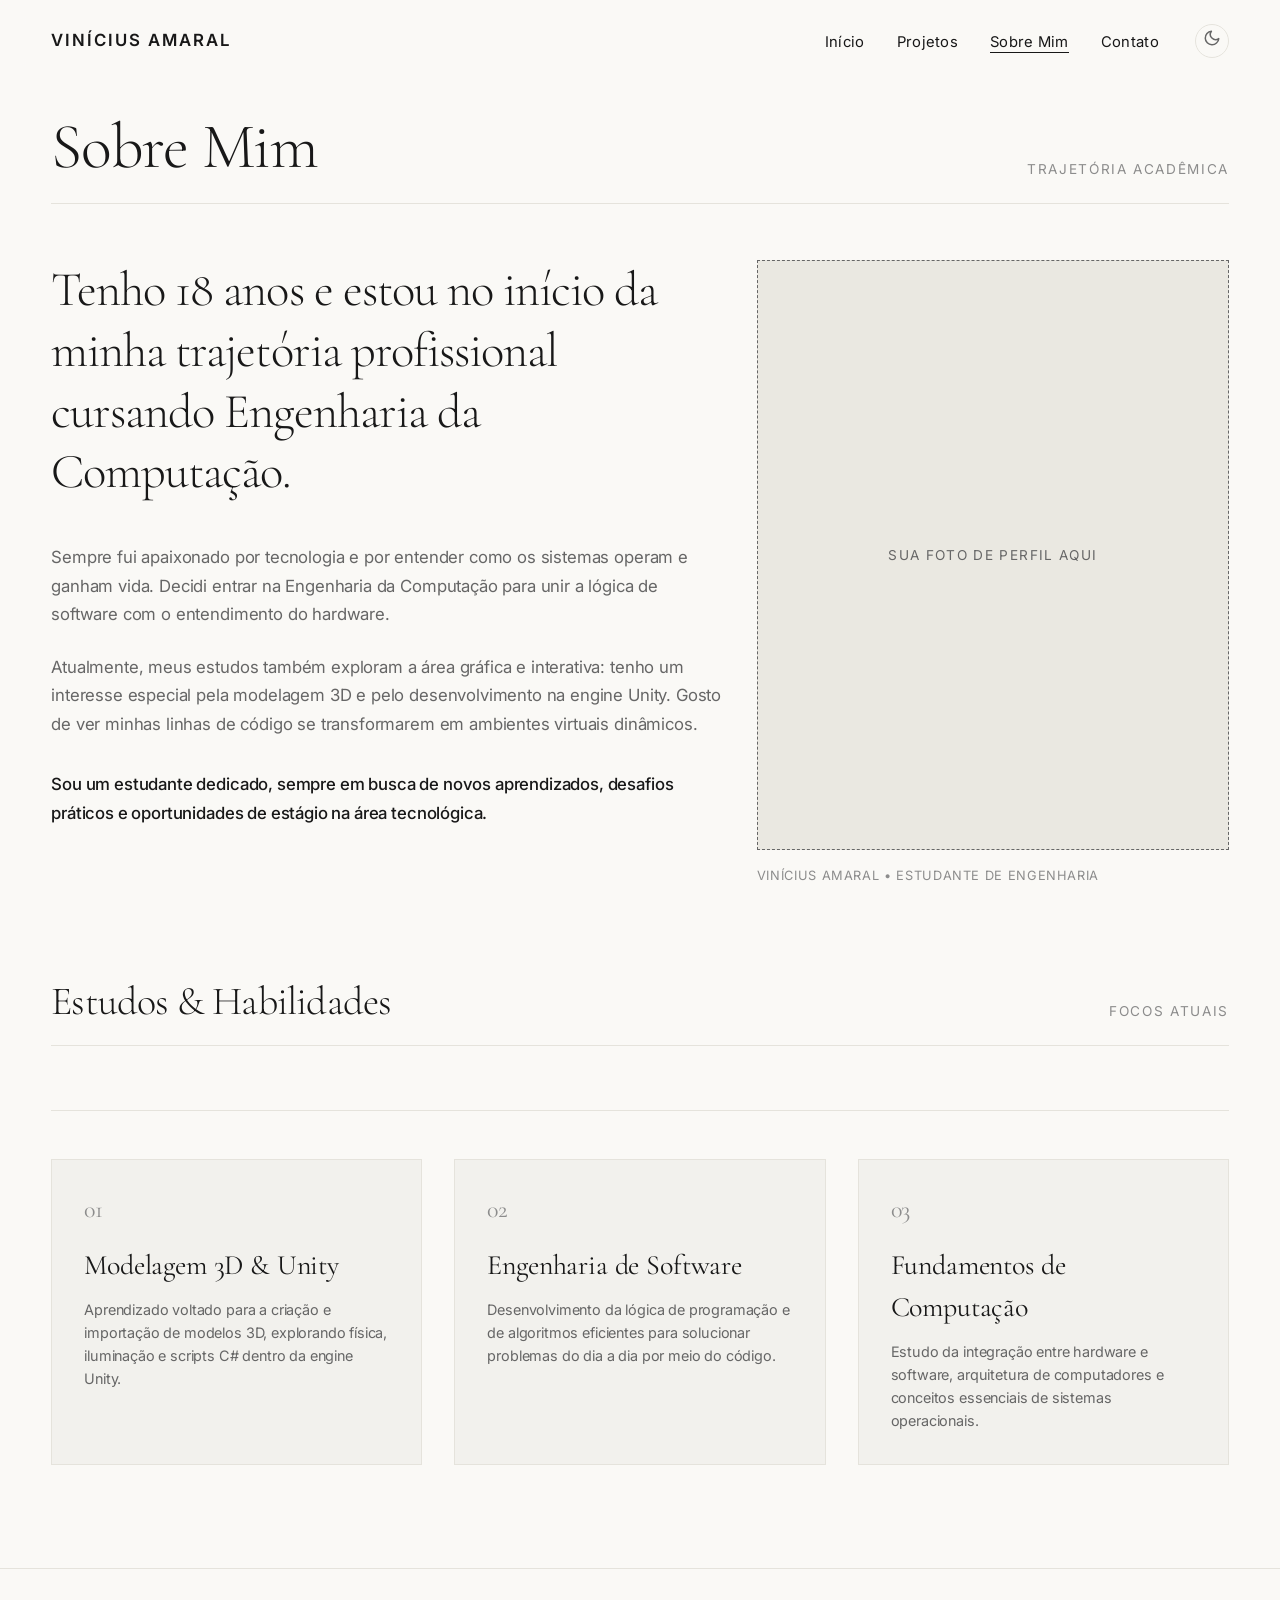
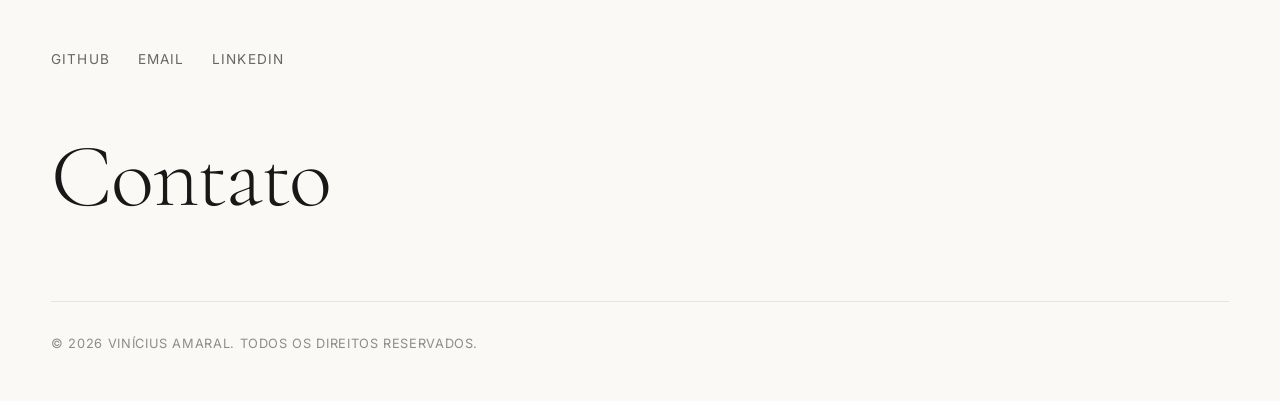
==== commit 534c8ed2: "coisas" ====
--- a/info.html
+++ b/info.html
@@ -1,14 +1,17 @@
 <!DOCTYPE html>
 <html lang="pt-BR">
+
 <head>
   <meta charset="UTF-8">
   <meta name="viewport" content="width=device-width, initial-scale=1.0">
   <title>Sobre Mim — Vinícius Amaral</title>
   <meta name="description" content="Informações sobre Vinícius Amaral, estudante de Engenharia da Computação.">
-  
-  <link rel="icon" href="data:image/svg+xml,<svg xmlns='http://www.w3.org/2000/svg' viewBox='0 0 100 100'><text y='.9em' font-size='90'>VA</text></svg>">
+
+  <link rel="icon"
+    href="data:image/svg+xml,<svg xmlns='http://www.w3.org/2000/svg' viewBox='0 0 100 100'><text y='.9em' font-size='90'>VA</text></svg>">
   <link rel="stylesheet" href="assets/css/style.css">
 </head>
+
 <body>
 
   <header class="site-header">
@@ -25,8 +28,9 @@
         </nav>
         <button id="theme-toggle" class="theme-toggle" aria-label="Alternar tema">
           <span id="theme-icon">
-            <svg width="18" height="18" viewBox="0 0 24 24" fill="none" stroke="currentColor" stroke-width="2" stroke-linecap="round" stroke-linejoin="round">
-              <path d="M21 12.79A9 9 0 1 1 11.21 3 7 7 0 0 0 21 12.79z"/>
+            <svg width="18" height="18" viewBox="0 0 24 24" fill="none" stroke="currentColor" stroke-width="2"
+              stroke-linecap="round" stroke-linejoin="round">
+              <path d="M21 12.79A9 9 0 1 1 11.21 3 7 7 0 0 0 21 12.79z" />
             </svg>
           </span>
         </button>
@@ -59,19 +63,23 @@
             Tenho 18 anos e estou no início da minha trajetória profissional cursando Engenharia da Computação.
           </p>
           <p class="info-body-text">
-            Sempre fui apaixonado por tecnologia e por entender como os sistemas operam e ganham vida. Decidi entrar na Engenharia da Computação para unir a lógica de software com o entendimento do hardware.
+            Sempre fui apaixonado por tecnologia e por entender como os sistemas operam e ganham vida. Decidi entrar na
+            Engenharia da Computação para unir a lógica de software com o entendimento do hardware.
           </p>
           <p class="info-body-text">
-            Atualmente, meus estudos também exploram a área gráfica e interativa: tenho um interesse especial pela modelagem 3D e pelo desenvolvimento na engine Unity. Gosto de ver minhas linhas de código se transformarem em ambientes virtuais dinâmicos.
+            Atualmente, meus estudos também exploram a área gráfica e interativa: tenho um interesse especial pela
+            modelagem 3D e pelo desenvolvimento na engine Unity. Gosto de ver minhas linhas de código se transformarem
+            em ambientes virtuais dinâmicos.
           </p>
           <p class="info-body-text" style="font-weight: 500; color: var(--text-main); margin-top: 2rem;">
-            Sou um estudante dedicado, sempre em busca de novos aprendizados, desafios práticos e oportunidades de estágio na área tecnológica.
+            Sou um estudante dedicado, sempre em busca de novos aprendizados, desafios práticos e oportunidades de
+            estágio na área tecnológica.
           </p>
         </div>
 
         <div class="info-portrait-col">
           <div class="info-portrait-card">
-            <img src="assets/images/vinicius.png" alt="Vinicius Amaral" class="info-portrait-img" style="width:100%;aspect-ratio:4/5;object-fit:cover;box-shadow:0 15px 35px rgba(0,0,0,0.1);">
+            <div class="img-placeholder" style="aspect-ratio: 4/5;">Sua Foto de Perfil Aqui</div>
             <p class="info-portrait-caption">Vinícius Amaral &bull; Estudante de Engenharia</p>
           </div>
         </div>
@@ -88,15 +96,17 @@
             <div class="capability-num">01</div>
             <h3 class="capability-title">Modelagem 3D &amp; Unity</h3>
             <p class="capability-desc">
-              Aprendizado voltado para a criação e importação de modelos 3D, explorando física, iluminação e scripts C# dentro da engine Unity.
+              Aprendizado voltado para a criação e importação de modelos 3D, explorando física, iluminação e scripts C#
+              dentro da engine Unity.
             </p>
           </div>
-          
+
           <div class="capability-card">
             <div class="capability-num">02</div>
             <h3 class="capability-title">Engenharia de Software</h3>
             <p class="capability-desc">
-              Desenvolvimento da lógica de programação e de algoritmos eficientes para solucionar problemas do dia a dia por meio do código.
+              Desenvolvimento da lógica de programação e de algoritmos eficientes para solucionar problemas do dia a dia
+              por meio do código.
             </p>
           </div>
 
@@ -104,7 +114,8 @@
             <div class="capability-num">03</div>
             <h3 class="capability-title">Fundamentos de Computação</h3>
             <p class="capability-desc">
-              Estudo da integração entre hardware e software, arquitetura de computadores e conceitos essenciais de sistemas operacionais.
+              Estudo da integração entre hardware e software, arquitetura de computadores e conceitos essenciais de
+              sistemas operacionais.
             </p>
           </div>
         </div>
@@ -116,14 +127,15 @@
     <div class="footer-inner">
       <div class="footer-top-row">
         <ul class="footer-social-links">
-          <li><a href="https://github.com/seugithub" target="_blank" rel="noopener noreferrer" class="footer-social-link">GitHub</a></li>
-          <li><a href="mailto:Vinicius.mbrito04@gmail.com" class="footer-social-link">Email</a></li>
-          <li><a href="tel:+5515996891214" class="footer-social-link">(15) 99689-1214</a></li>
-          <li><a href="https://linkedin.com/in/seulinkedin" target="_blank" rel="noopener noreferrer" class="footer-social-link">LinkedIn</a></li>
+          <li><a href="https://github.com/seugithub" target="_blank" rel="noopener noreferrer"
+              class="footer-social-link">GitHub</a></li>
+          <li><a href="mailto:seuemail@exemplo.com" class="footer-social-link">Email</a></li>
+          <li><a href="https://linkedin.com/in/seulinkedin" target="_blank" rel="noopener noreferrer"
+              class="footer-social-link">LinkedIn</a></li>
         </ul>
       </div>
       <div class="footer-contact-headline">
-        <a href="mailto:Vinicius.mbrito04@gmail.com" class="footer-email-big" data-contact-trigger>Vinicius.mbrito04@gmail.com</a>
+        <a href="mailto:seuemail@exemplo.com" class="footer-email-big" data-contact-trigger>Contato</a>
       </div>
       <div class="footer-bottom-row">
         <span>&copy; 2026 Vinícius Amaral. Todos os direitos reservados.</span>
@@ -134,7 +146,8 @@
   <div id="contact-modal" class="contact-modal-overlay" role="dialog" aria-modal="true">
     <div class="contact-modal-box">
       <button class="modal-close-btn" aria-label="Fechar">&times;</button>
-      <h3 style="font-family: var(--font-display); font-size: 2.5rem; font-weight: 300; margin-bottom: 0.5rem;">Vamos conversar!</h3>
+      <h3 style="font-family: var(--font-display); font-size: 2.5rem; font-weight: 300; margin-bottom: 0.5rem;">Vamos
+        conversar!</h3>
       <form>
         <div class="form-group">
           <label class="form-label">Seu Nome</label>
@@ -159,4 +172,5 @@
 
   <script src="assets/js/main.js"></script>
 </body>
-</html>
+
+</html>
--- a/assets/css/style.css
+++ b/assets/css/style.css
@@ -1,58 +1,54 @@
 /* --- fontes importadas --- */
-@import url('https://fonts.googleapis.com/css2?family=Barlow+Condensed:ital,wght@0,300;0,400;0,500;0,600;0,700;0,800;1,400;1,700&family=DM+Sans:ital,opsz,wght@0,9..40,300;0,9..40,400;0,9..40,500;0,9..40,600;0,9..40,700;1,9..40,400&display=swap');
+@import url('https://fonts.googleapis.com/css2?family=Bodoni+Moda:ital,opsz,wght@0,6..96,400..700;1,6..96,400..700&family=Cormorant+Garamond:ital,wght@0,300;0,400;0,500;0,600;0,700;1,400&family=Inter:wght@300;400;500;600;700&display=swap');
 
 :root {
-  /* Paleta de cores */
-  --bg-color: #F5F0EB;
-  --bg-card: #EDE7DF;
-  --bg-hover: #E4D9CF;
-  --text-main: #2A2A28;
-  --text-muted: #6B6560;
-  --text-subtle: #9C9590;
-  --border-color: #D8CFC6;
-  --border-subtle: #E8E1D8;
-  --accent: #B85450;
-  --accent-hover: #9E3E3A;
-  --accent-inverse: #F5F0EB;
-  --sage: #7A8C70;
-  --sage-hover: #647558;
-  
-  /* Fontes */
-  --font-display: 'Barlow Condensed', 'Arial Narrow', sans-serif;
-  --font-serif: 'Barlow Condensed', sans-serif;
-  --font-sans: 'DM Sans', -apple-system, BlinkMacSystemFont, 'Helvetica Neue', Arial, sans-serif;
-  
+  /* Cor */
+  --bg-color: #faf9f6;
+  --bg-card: #f2f1ed;
+  --bg-hover: #eae8e1;
+  --text-main: #181818;
+  --text-muted: #666666;
+  --text-subtle: #8c8c8c;
+  --border-color: #e5e3dc;
+  --border-subtle: #eeece5;
+  --accent: #111111;
+  --accent-inverse: #ffffff;
+
+  /* fonte */
+  --font-display: 'Cormorant Garamond', 'Bodoni Moda', 'Minion Pro', Georgia, serif;
+  --font-serif: 'Bodoni Moda', 'Cormorant Garamond', Georgia, serif;
+  --font-sans: 'Inter', -apple-system, BlinkMacSystemFont, 'Helvetica Neue', Arial, sans-serif;
+
   /* Espaçamento */
   --max-width: 1440px;
   --header-height: 80px;
   --side-padding: clamp(1.5rem, 4vw, 4rem);
   --section-gap: clamp(4rem, 8vw, 8rem);
-  
+
   /* transicao */
   --transition-fast: 0.2s cubic-bezier(0.16, 1, 0.3, 1);
   --transition-medium: 0.4s cubic-bezier(0.16, 1, 0.3, 1);
   --transition-slow: 0.7s cubic-bezier(0.16, 1, 0.3, 1);
 }
 
-/* modo escuro */
+/* modo escure */
 [data-theme="dark"] {
-  --bg-color: #2A2A28;
-  --bg-card: #363632;
-  --bg-hover: #42423E;
-  --text-main: #F5F0EB;
-  --text-muted: #B8B0A8;
-  --text-subtle: #8A8278;
-  --border-color: #4A4A46;
-  --border-subtle: #3E3E3A;
-  --accent: #C46460;
-  --accent-hover: #D47470;
-  --accent-inverse: #2A2A28;
-  --sage: #8A9C80;
-  --sage-hover: #9AAC90;
+  --bg-color: #121212;
+  --bg-card: #1c1c1c;
+  --bg-hover: #262626;
+  --text-main: #f5f5f5;
+  --text-muted: #a3a3a3;
+  --text-subtle: #6b6b6b;
+  --border-color: #2c2c2c;
+  --border-subtle: #222222;
+  --accent: #ffffff;
+  --accent-inverse: #121212;
 }
 
 /* redefinir base */
-*, *::before, *::after {
+*,
+*::before,
+*::after {
   box-sizing: border-box;
   margin: 0;
   padding: 0;
@@ -105,7 +101,7 @@
   top: 0;
   z-index: 100;
   width: 100%;
-  background: rgba(245, 240, 235, 0.9);
+  background: rgba(250, 249, 246, 0.88);
   backdrop-filter: blur(12px);
   -webkit-backdrop-filter: blur(12px);
   border-bottom: 1px solid transparent;
@@ -113,7 +109,7 @@
 }
 
 [data-theme="dark"] .site-header {
-  background: rgba(42, 42, 40, 0.9);
+  background: rgba(18, 18, 18, 0.88);
 }
 
 .site-header.scrolled {
@@ -130,12 +126,11 @@
 }
 
 .site-title {
-  font-family: var(--font-display);
-  font-size: 1.2rem;
-  font-weight: 700;
+  font-family: var(--font-sans);
+  font-size: 1.05rem;
+  font-weight: 600;
   letter-spacing: 0.12em;
   text-transform: uppercase;
-  color: var(--accent);
 }
 
 .nav-group {
@@ -173,7 +168,6 @@
 .nav-link:hover::after,
 .nav-link.active::after {
   width: 100%;
-  background-color: var(--accent);
 }
 
 .theme-toggle {
@@ -222,7 +216,7 @@
 .mobile-menu-btn.active span:nth-child(3) {
   transform: translateY(-7.5px) rotate(-45deg);
 }
-  
+
 
 
 
@@ -277,116 +271,118 @@
 
 /* --- SEÇÃO HERÓICA --- */
 .hero-section {
-  background-color: var(--sage);
-  min-height: 100vh;
-  padding: 0;
+  padding-top: clamp(2rem, 5vw, 4rem);
+  padding-bottom: var(--section-gap);
   display: flex;
   flex-direction: column;
-  position: relative;
-  overflow: hidden;
-  margin: 0 calc(-1 * var(--side-padding));
-  width: calc(100% + 2 * var(--side-padding));
+  gap: 2rem;
 }
 
 .hero-top-bar {
   display: flex;
   justify-content: space-between;
   align-items: baseline;
-  padding: 1.5rem var(--side-padding);
-  position: relative;
-  z-index: 5;
+  border-bottom: 1px solid var(--border-color);
+  padding-bottom: 1rem;
 }
 
 .hero-email-link {
-  font-family: var(--font-display);
-  font-size: clamp(1.1rem, 2vw, 1.6rem);
-  font-style: italic;
-  font-weight: 400;
-  color: var(--accent);
-  letter-spacing: 0.01em;
+  font-size: 0.95rem;
+  color: var(--text-muted);
+  letter-spacing: 0.02em;
 }
 
 .hero-email-link:hover {
-  color: var(--accent);
+  color: var(--text-main);
   text-decoration: underline;
-  opacity: 0.85;
 }
 
 .hero-tagline {
-  font-size: 0.8rem;
+  font-size: 0.85rem;
   text-transform: uppercase;
   letter-spacing: 0.15em;
-  color: var(--accent);
-  opacity: 0.7;
+  color: var(--text-subtle);
 }
 
 /* Composição Herói */
 .hero-composition {
   position: relative;
-  flex: 1;
-  min-height: 85vh;
-  padding: 0 var(--side-padding) clamp(3rem, 6vw, 5rem);
+  display: grid;
+  grid-template-columns: repeat(12, 1fr);
+  gap: 1.5rem;
+  margin-top: 1rem;
+  align-items: start;
 }
 
 .hero-headline-wrapper {
-  position: relative;
-  z-index: 1;
+  grid-column: 1 / 13;
   user-select: none;
-  line-height: 1;
-  padding-top: 0.5rem;
+  overflow: hidden;
 }
 
 .hero-headline {
   font-family: var(--font-display);
-  font-size: clamp(5rem, 18vw, 17rem);
-  font-weight: 800;
-  line-height: 0.85;
-  text-transform: uppercase;
-  letter-spacing: -0.02em;
-  color: var(--accent);
+  font-size: clamp(4.5rem, 16vw, 15rem);
+  font-weight: 300;
+  line-height: 0.82;
+  text-transform: uppercase;
+  letter-spacing: -0.03em;
+  color: var(--text-main);
   display: block;
 }
 
+.hero-headline.duplicate {
+  color: transparent;
+  -webkit-text-stroke: 1px var(--border-color);
+  margin-top: -0.15em;
+  opacity: 0.7;
+}
+
+[data-theme="dark"] .hero-headline.duplicate {
+  -webkit-text-stroke: 1px rgba(255, 255, 255, 0.15);
+}
+
 .hero-image-container {
-  position: absolute;
-  right: 0;
-  top: 0;
-  width: 50%;
-  height: 100%;
+  grid-column: 7 / 13;
+  margin-top: -6vw;
+  position: relative;
   z-index: 2;
+  aspect-ratio: 4 / 5;
   overflow: hidden;
+  box-shadow: 0 20px 40px rgba(0, 0, 0, 0.08);
 }
 
 .hero-image {
   width: 100%;
   height: 100%;
   object-fit: cover;
-  object-position: center top;
-  display: block;
+  transition: transform var(--transition-slow);
+}
+
+.hero-image-container:hover .hero-image {
+  transform: scale(1.03);
 }
 
 .hero-bio-container {
-  position: absolute;
-  bottom: clamp(2rem, 5vw, 4rem);
-  left: var(--side-padding);
+  grid-column: 1 / 6;
+  margin-top: -3vw;
+  position: relative;
   z-index: 3;
-  max-width: 420px;
 }
 
 .hero-bio-text {
-  font-size: clamp(0.85rem, 1.2vw, 1rem);
-  line-height: 1.55;
-  font-weight: 400;
-  color: var(--accent);
-  margin-bottom: 1rem;
+  font-size: clamp(1.1rem, 1.8vw, 1.5rem);
+  line-height: 1.45;
+  font-weight: 300;
+  color: var(--text-main);
+  margin-bottom: 2rem;
 }
 
 .hero-bio-sub {
-  font-size: clamp(0.8rem, 1vw, 0.95rem);
+  font-size: 0.95rem;
   line-height: 1.6;
-  color: var(--accent);
-  opacity: 0.75;
-  max-width: 380px;
+  color: var(--text-muted);
+  max-width: 440px;
 }
 
 .hero-identity {
@@ -425,11 +421,9 @@
 .section-title {
   font-family: var(--font-display);
   font-size: clamp(2.5rem, 5vw, 4.5rem);
-  font-weight: 700;
-  letter-spacing: 0.02em;
+  font-weight: 300;
+  letter-spacing: -0.02em;
   line-height: 1;
-  text-transform: uppercase;
-  color: var(--text-main);
 }
 
 .section-subtitle {
@@ -722,7 +716,7 @@
   width: 100%;
   aspect-ratio: 4 / 5;
   object-fit: cover;
-  box-shadow: 0 15px 35px rgba(0,0,0,0.06);
+  box-shadow: 0 15px 35px rgba(0, 0, 0, 0.06);
 }
 
 .info-portrait-caption {
@@ -1025,7 +1019,7 @@
   width: 100%;
   padding: 3rem;
   border-radius: 4px;
-  box-shadow: 0 25px 60px rgba(0,0,0,0.2);
+  box-shadow: 0 25px 60px rgba(0, 0, 0, 0.2);
   position: relative;
   transform: translateY(20px);
   transition: transform var(--transition-medium);
@@ -1061,7 +1055,8 @@
   color: var(--text-muted);
 }
 
-.form-input, .form-textarea {
+.form-input,
+.form-textarea {
   width: 100%;
   padding: 0.875rem 1rem;
   background: var(--bg-card);
@@ -1073,7 +1068,8 @@
   transition: border-color var(--transition-fast);
 }
 
-.form-input:focus, .form-textarea:focus {
+.form-input:focus,
+.form-textarea:focus {
   outline: none;
   border-color: var(--text-main);
 }
@@ -1139,25 +1135,25 @@
     flex-direction: column;
     gap: 2rem;
   }
-  
+
   .hero-headline.duplicate {
     display: none;
   }
-  
+
   .hero-image-container {
     width: 100%;
     margin-top: 0;
   }
-  
+
   .hero-bio-container {
     width: 100%;
     margin-top: 1rem;
   }
-  
+
   .works-grid {
     grid-template-columns: 1fr;
   }
-  
+
   .work-card.featured-large,
   .work-card.featured-medium-right,
   .work-card.featured-medium-left,
@@ -1165,41 +1161,41 @@
     grid-column: 1 / -1;
     margin-top: 0;
   }
-  
+
   .works-editorial-row {
     grid-template-columns: 1fr;
   }
-  
+
   .works-editorial-content,
   .works-editorial-spotlight {
     grid-column: 1 / -1;
   }
-  
+
   .info-hero-grid {
     grid-template-columns: 1fr;
   }
-  
+
   .info-statement-col,
   .info-portrait-col {
     grid-column: 1 / -1;
   }
-  
+
   .capabilities-grid {
     grid-template-columns: 1fr;
   }
-  
+
   .project-meta-grid {
     grid-template-columns: 1fr;
     gap: 2rem;
   }
-  
+
   .project-credits-col {
     border-left: none;
     border-top: 1px solid var(--border-color);
     padding-left: 0;
     padding-top: 1.5rem;
   }
-  
+
   .gallery-row.split-half,
   .gallery-row.split-asymmetric {
     grid-template-columns: 1fr;
@@ -1210,20 +1206,20 @@
   .nav-links {
     display: none;
   }
-  
+
   .mobile-menu-btn {
     display: flex;
   }
-  
+
   .client-row {
     grid-template-columns: 1fr;
     gap: 0.5rem;
   }
-  
+
   .client-year {
     text-align: left;
   }
-  
+
   .footer-bottom-row {
     flex-direction: column;
     gap: 1rem;
@@ -1232,4 +1228,19 @@
 }
 
 /* --- IMAGE PLACEHOLDER --- */
-.img-placeholder { width: 100%; height: 100%; min-height: 350px; background-color: var(--bg-hover); border: 1px dashed var(--text-muted); display: flex; align-items: center; justify-content: center; color: var(--text-muted); font-size: 0.85rem; text-transform: uppercase; letter-spacing: 0.1em; text-align: center; padding: 2rem; }
+.img-placeholder {
+  width: 100%;
+  height: 100%;
+  min-height: 350px;
+  background-color: var(--bg-hover);
+  border: 1px dashed var(--text-muted);
+  display: flex;
+  align-items: center;
+  justify-content: center;
+  color: var(--text-muted);
+  font-size: 0.85rem;
+  text-transform: uppercase;
+  letter-spacing: 0.1em;
+  text-align: center;
+  padding: 2rem;
+}
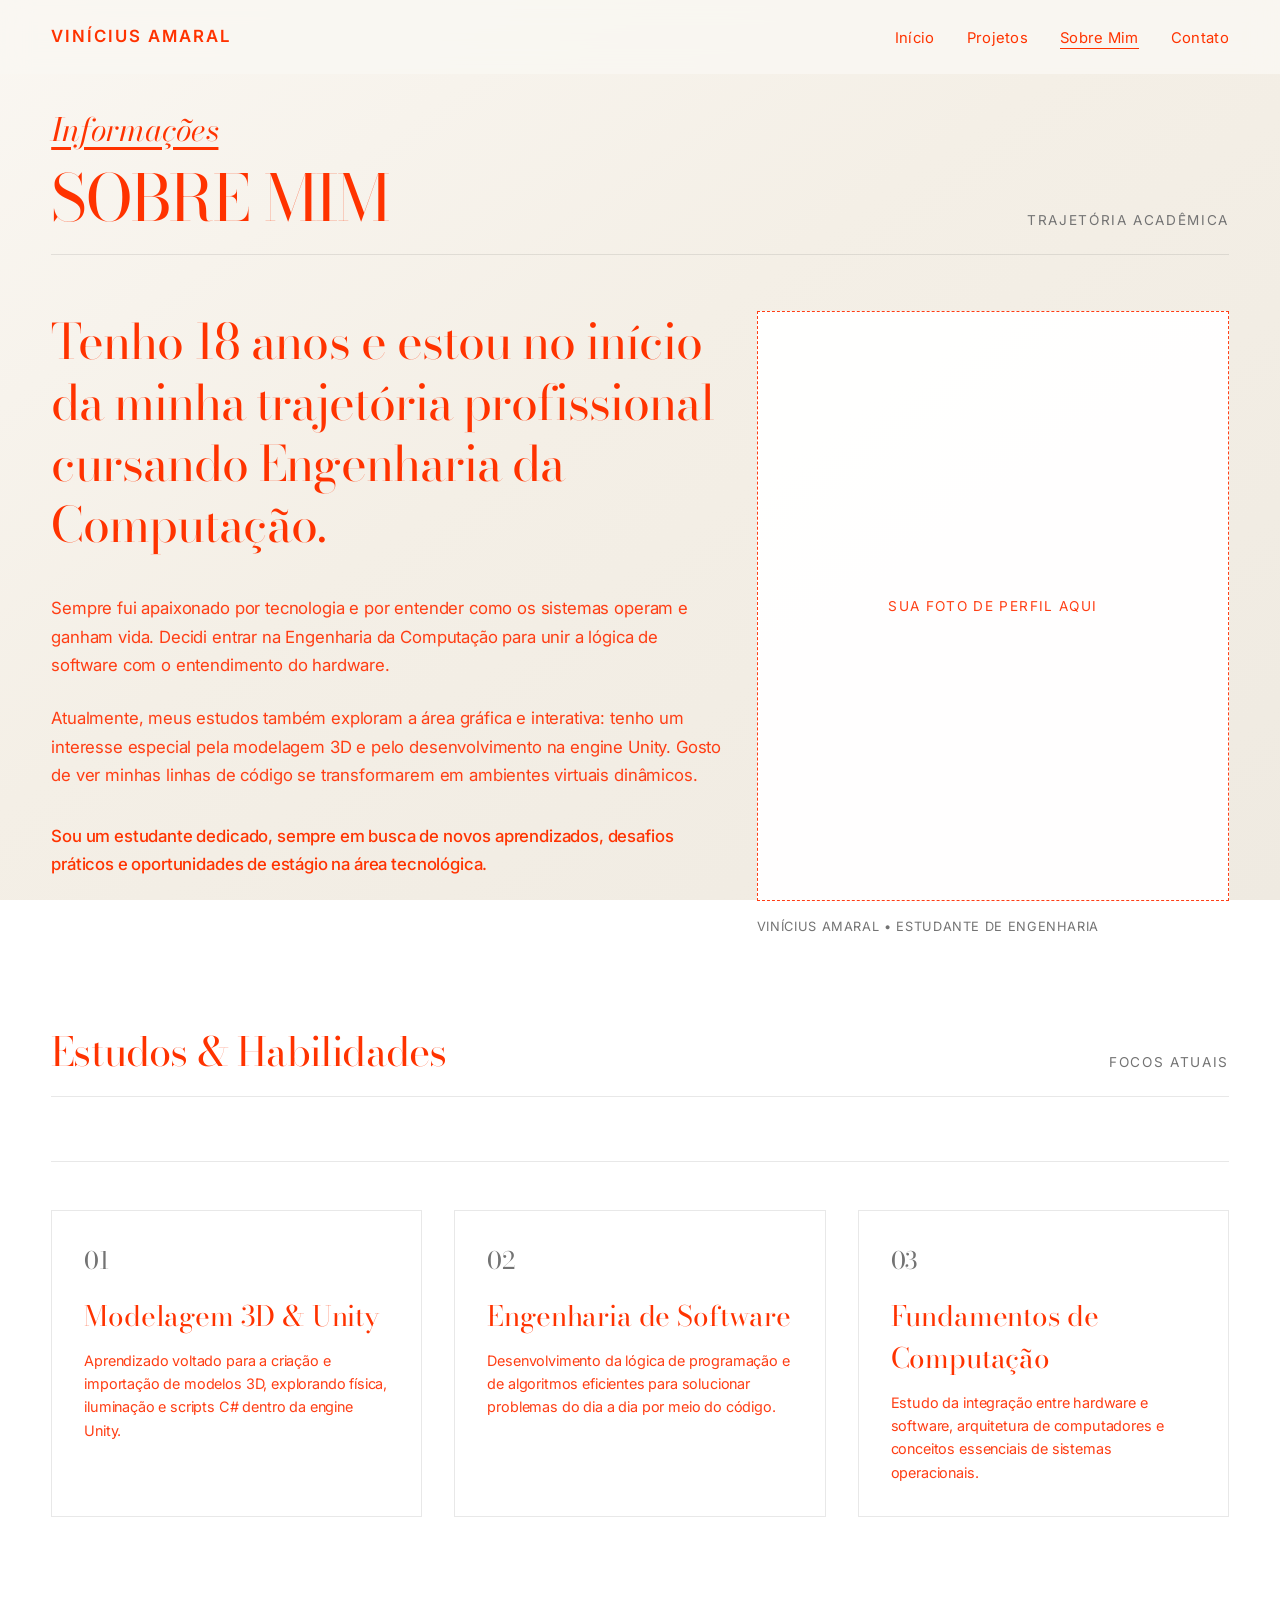
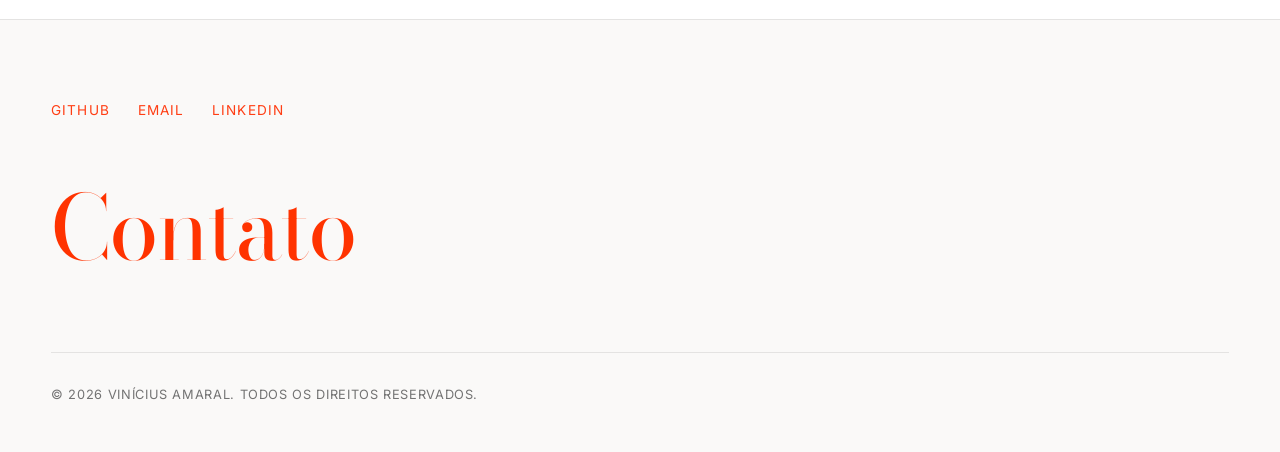
==== commit b5385748: "feat: add stylesheet, main script, and update portfolio pages with new layout and content" ====
--- a/info.html
+++ b/info.html
@@ -26,14 +26,6 @@
             <li><a href="#contact" data-contact-trigger class="nav-link">Contato</a></li>
           </ul>
         </nav>
-        <button id="theme-toggle" class="theme-toggle" aria-label="Alternar tema">
-          <span id="theme-icon">
-            <svg width="18" height="18" viewBox="0 0 24 24" fill="none" stroke="currentColor" stroke-width="2"
-              stroke-linecap="round" stroke-linejoin="round">
-              <path d="M21 12.79A9 9 0 1 1 11.21 3 7 7 0 0 0 21 12.79z" />
-            </svg>
-          </span>
-        </button>
         <button id="mobile-menu-btn" class="mobile-menu-btn" aria-label="Abrir menu mobile">
           <span></span><span></span><span></span>
         </button>
@@ -53,7 +45,10 @@
   <main>
     <section class="info-section">
       <div class="section-header" style="margin-bottom: 3.5rem;">
-        <h1 class="section-title">Sobre Mim</h1>
+        <div>
+          <span class="editorial-script-label">Informações</span>
+          <h1 class="section-title">SOBRE MIM</h1>
+        </div>
         <span class="section-subtitle">Trajetória Acadêmica</span>
       </div>
 
--- a/assets/css/style.css
+++ b/assets/css/style.css
@@ -1,48 +1,42 @@
-/* --- fontes importadas --- */
-@import url('https://fonts.googleapis.com/css2?family=Bodoni+Moda:ital,opsz,wght@0,6..96,400..700;1,6..96,400..700&family=Cormorant+Garamond:ital,wght@0,300;0,400;0,500;0,600;0,700;1,400&family=Inter:wght@300;400;500;600;700&display=swap');
+/* --- fontes importadas do template Pia Quinn (Bodoni Moda / Cormorant Garamond display + Inter) --- */
+@import url('https://fonts.googleapis.com/css2?family=Bodoni+Moda:ital,opsz,wght@0,6..96,400..900;1,6..96,400..900&family=Cormorant+Garamond:ital,wght@0,300;0,400;0,600;0,700;1,400;1,600&family=Inter:wght@300;400;500;600;700&display=swap');
 
 :root {
-  /* Cor */
-  --bg-color: #faf9f6;
-  --bg-card: #f2f1ed;
-  --bg-hover: #eae8e1;
-  --text-main: #181818;
-  --text-muted: #666666;
-  --text-subtle: #8c8c8c;
-  --border-color: #e5e3dc;
-  --border-subtle: #eeece5;
-  --accent: #111111;
+  /* Paleta Elegante em Gradiente Suave */
+  --bg-color: #faf9f8;
+  --bg-gradient: linear-gradient(145deg, #faf7f2 0%, #f4efe6 45%, #efeae1 100%);
+  --bg-card: rgba(255, 255, 255, 0.85);
+  --bg-hover: rgba(255, 255, 255, 0.95);
+  --border-color: rgba(30, 30, 30, 0.1);
+  --border-subtle: rgba(30, 30, 30, 0.05);
+  
+  /* Gradiente Vibrante do Texto Editorial / Títulos */
+  --accent-gradient: linear-gradient(135deg, #ff3300 0%, #ff5e36 40%, #e02600 100%);
+  --accent-red: #ff3300;
+  --text-main: #ff3300;
+  --text-dark: #1a1a1a;
+  --text-muted: #ff3e14;
+  --text-subtle: #737373;
+  
+  --accent: #ff3300;
   --accent-inverse: #ffffff;
-
-  /* fonte */
-  --font-display: 'Cormorant Garamond', 'Bodoni Moda', 'Minion Pro', Georgia, serif;
+  --accent-highlight: #ff3300;
+
+  /* Tipografia oficial */
+  --font-display: 'Bodoni Moda', 'Cormorant Garamond', Georgia, serif;
   --font-serif: 'Bodoni Moda', 'Cormorant Garamond', Georgia, serif;
-  --font-sans: 'Inter', -apple-system, BlinkMacSystemFont, 'Helvetica Neue', Arial, sans-serif;
+  --font-sans: 'Inter', -apple-system, BlinkMacSystemFont, 'Segoe UI', Roboto, sans-serif;
 
   /* Espaçamento */
   --max-width: 1440px;
   --header-height: 80px;
   --side-padding: clamp(1.5rem, 4vw, 4rem);
-  --section-gap: clamp(4rem, 8vw, 8rem);
-
-  /* transicao */
+  --section-gap: clamp(4.5rem, 8vw, 8rem);
+
+  /* Transição */
   --transition-fast: 0.2s cubic-bezier(0.16, 1, 0.3, 1);
   --transition-medium: 0.4s cubic-bezier(0.16, 1, 0.3, 1);
   --transition-slow: 0.7s cubic-bezier(0.16, 1, 0.3, 1);
-}
-
-/* modo escure */
-[data-theme="dark"] {
-  --bg-color: #121212;
-  --bg-card: #1c1c1c;
-  --bg-hover: #262626;
-  --text-main: #f5f5f5;
-  --text-muted: #a3a3a3;
-  --text-subtle: #6b6b6b;
-  --border-color: #2c2c2c;
-  --border-subtle: #222222;
-  --accent: #ffffff;
-  --accent-inverse: #121212;
 }
 
 /* redefinir base */
@@ -57,7 +51,8 @@
 html {
   scroll-behavior: smooth;
   font-size: 16px;
-  background-color: var(--bg-color);
+  background: var(--bg-gradient);
+  background-attachment: fixed;
   color: var(--text-main);
   transition: background-color var(--transition-medium), color var(--transition-medium);
 }
@@ -101,15 +96,11 @@
   top: 0;
   z-index: 100;
   width: 100%;
-  background: rgba(250, 249, 246, 0.88);
-  backdrop-filter: blur(12px);
-  -webkit-backdrop-filter: blur(12px);
+  background: rgba(250, 247, 242, 0.85);
+  backdrop-filter: blur(14px);
+  -webkit-backdrop-filter: blur(14px);
   border-bottom: 1px solid transparent;
   transition: border-color var(--transition-fast), background var(--transition-fast);
-}
-
-[data-theme="dark"] .site-header {
-  background: rgba(18, 18, 18, 0.88);
 }
 
 .site-header.scrolled {
@@ -271,46 +262,24 @@
 
 /* --- SEÇÃO HERÓICA --- */
 .hero-section {
-  padding-top: clamp(2rem, 5vw, 4rem);
+  padding-top: clamp(1.5rem, 3vw, 3rem);
   padding-bottom: var(--section-gap);
   display: flex;
   flex-direction: column;
-  gap: 2rem;
+  gap: 1.5rem;
 }
 
 .hero-top-bar {
-  display: flex;
-  justify-content: space-between;
-  align-items: baseline;
-  border-bottom: 1px solid var(--border-color);
-  padding-bottom: 1rem;
-}
-
-.hero-email-link {
-  font-size: 0.95rem;
-  color: var(--text-muted);
-  letter-spacing: 0.02em;
-}
-
-.hero-email-link:hover {
-  color: var(--text-main);
-  text-decoration: underline;
-}
-
-.hero-tagline {
-  font-size: 0.85rem;
-  text-transform: uppercase;
-  letter-spacing: 0.15em;
-  color: var(--text-subtle);
-}
-
-/* Composição Herói */
+  display: none;
+}
+
+/* Composição Herói Editorial Original */
 .hero-composition {
   position: relative;
   display: grid;
   grid-template-columns: repeat(12, 1fr);
   gap: 1.5rem;
-  margin-top: 1rem;
+  margin-top: 0.5rem;
   align-items: start;
 }
 
@@ -318,38 +287,38 @@
   grid-column: 1 / 13;
   user-select: none;
   overflow: hidden;
+  position: relative;
+  z-index: 1;
 }
 
 .hero-headline {
   font-family: var(--font-display);
-  font-size: clamp(4.5rem, 16vw, 15rem);
-  font-weight: 300;
+  font-size: clamp(4.5rem, 15vw, 14.5rem);
+  font-weight: 400;
   line-height: 0.82;
   text-transform: uppercase;
-  letter-spacing: -0.03em;
-  color: var(--text-main);
+  letter-spacing: -0.04em;
+  color: var(--accent-red);
+  background: var(--accent-gradient);
+  -webkit-background-clip: text;
+  -webkit-text-fill-color: transparent;
   display: block;
 }
 
 .hero-headline.duplicate {
-  color: transparent;
-  -webkit-text-stroke: 1px var(--border-color);
-  margin-top: -0.15em;
-  opacity: 0.7;
-}
-
-[data-theme="dark"] .hero-headline.duplicate {
-  -webkit-text-stroke: 1px rgba(255, 255, 255, 0.15);
+  margin-top: -0.1em;
+  opacity: 0.95;
 }
 
 .hero-image-container {
   grid-column: 7 / 13;
-  margin-top: -6vw;
+  margin-top: -8vw;
   position: relative;
   z-index: 2;
   aspect-ratio: 4 / 5;
   overflow: hidden;
   box-shadow: 0 20px 40px rgba(0, 0, 0, 0.08);
+  background-color: #ebebeb;
 }
 
 .hero-image {
@@ -365,47 +334,164 @@
 
 .hero-bio-container {
   grid-column: 1 / 6;
-  margin-top: -3vw;
+  margin-top: -2vw;
   position: relative;
   z-index: 3;
 }
 
 .hero-bio-text {
-  font-size: clamp(1.1rem, 1.8vw, 1.5rem);
-  line-height: 1.45;
-  font-weight: 300;
+  font-size: clamp(1rem, 1.4vw, 1.25rem);
+  line-height: 1.5;
+  font-weight: 400;
+  color: var(--accent-red);
+  margin-bottom: 1.5rem;
+  letter-spacing: -0.01em;
+}
+
+.hero-bio-sub {
+  font-size: clamp(0.95rem, 1.3vw, 1.15rem);
+  line-height: 1.5;
+  font-weight: 400;
+  color: var(--accent-red);
+  max-width: 480px;
+}
+
+.hero-identity {
+  grid-column: 7 / 13;
+  margin-top: 1rem;
+}
+
+.hero-identity-name {
+  font-family: var(--font-sans);
+  font-size: clamp(1.2rem, 1.8vw, 1.55rem);
+  font-weight: 700;
+  letter-spacing: 0.05em;
+  text-transform: uppercase;
+  color: var(--accent-red);
+  background: var(--accent-gradient);
+  -webkit-background-clip: text;
+  -webkit-text-fill-color: transparent;
+}
+
+.hero-identity-title {
+  display: none;
+}
+
+/* Card interativo ocultado no Hero para restaurar o design original solicitado */
+.hero-interactive-card {
+  display: none;
+}
+
+.hero-card-terminal {
+  display: flex;
+  align-items: center;
+  gap: 0.75rem;
+  background: rgba(43, 48, 20, 0.07);
+  padding: 0.65rem 0.95rem;
+  border-radius: 6px;
+  border: 1px solid var(--border-subtle);
+}
+
+.terminal-dots {
+  display: flex;
+  gap: 6px;
+}
+
+.terminal-dots span {
+  width: 9px;
+  height: 9px;
+  border-radius: 50%;
+}
+
+.terminal-dots span:nth-child(1) { background-color: #d97878; }
+.terminal-dots span:nth-child(2) { background-color: #e2c057; }
+.terminal-dots span:nth-child(3) { background-color: #8da647; }
+
+.terminal-title {
+  font-family: monospace;
+  font-size: 0.8rem;
+  color: var(--text-muted);
+  letter-spacing: 0.04em;
+}
+
+.hero-card-code {
+  background: rgba(43, 48, 20, 0.05);
+  border-left: 3px solid #8da647;
+  padding: 1.15rem 1.35rem;
+  border-radius: 0 8px 8px 0;
+  font-family: 'Consolas', 'Monaco', monospace;
+  font-size: 0.86rem;
+  line-height: 1.65;
   color: var(--text-main);
-  margin-bottom: 2rem;
-}
-
-.hero-bio-sub {
-  font-size: 0.95rem;
-  line-height: 1.6;
+}
+
+.code-keyword {
+  color: #a45a16;
+  font-weight: 600;
+}
+
+.code-string {
+  color: #3f681a;
+  font-weight: 500;
+}
+
+.code-number {
+  color: #7d5b28;
+  font-weight: 600;
+}
+
+.hero-card-metrics {
+  display: grid;
+  grid-template-columns: repeat(3, 1fr);
+  gap: 1.25rem;
+  padding: 1.2rem 0;
+  border-top: 1px solid var(--border-color);
+  border-bottom: 1px solid var(--border-color);
+}
+
+.metric-item {
+  display: flex;
+  flex-direction: column;
+}
+
+.metric-num {
+  font-family: var(--font-display);
+  font-size: 1.5rem;
+  font-weight: 500;
+  color: var(--text-main);
+  line-height: 1.1;
+}
+
+.metric-label {
+  font-size: 0.725rem;
+  text-transform: uppercase;
+  letter-spacing: 0.08em;
   color: var(--text-muted);
-  max-width: 440px;
-}
-
-.hero-identity {
-  margin-top: 3rem;
-  padding-top: 1.5rem;
-  border-top: 1px solid var(--border-color);
-}
-
-.hero-identity-name {
-  font-family: var(--font-display);
-  font-size: 2rem;
-  font-weight: 400;
-  letter-spacing: 0.02em;
-  text-transform: uppercase;
-  line-height: 1.1;
-}
-
-.hero-identity-title {
-  font-size: 0.875rem;
-  color: var(--text-muted);
-  letter-spacing: 0.08em;
-  text-transform: uppercase;
   margin-top: 0.35rem;
+}
+
+.hero-card-tags {
+  display: flex;
+  flex-wrap: wrap;
+  gap: 0.6rem;
+}
+
+.hero-tag {
+  font-size: 0.78rem;
+  padding: 0.4rem 0.9rem;
+  background: rgba(43, 48, 20, 0.08);
+  border: 1px solid var(--border-color);
+  border-radius: 20px;
+  color: var(--text-main);
+  letter-spacing: 0.03em;
+  font-weight: 500;
+  transition: background-color var(--transition-fast), border-color var(--transition-fast), transform var(--transition-fast);
+}
+
+.hero-tag:hover {
+  border-color: var(--text-main);
+  background: var(--bg-hover);
+  transform: translateY(-1px);
 }
 
 /* --- CABEÇALHO --- */
@@ -433,16 +519,141 @@
   color: var(--text-subtle);
 }
 
+/* --- TIPOGRAFIA EDITORIAL --- */
+.editorial-email-italic {
+  font-family: var(--font-display);
+  font-style: italic;
+  font-size: 1.35rem;
+  font-weight: 400;
+  color: var(--text-main);
+  letter-spacing: 0.01em;
+}
+
+.editorial-script-label {
+  display: block;
+  font-family: var(--font-display);
+  font-style: italic;
+  font-size: clamp(1.4rem, 2.5vw, 2.2rem);
+  font-weight: 400;
+  text-decoration: underline;
+  text-underline-offset: 6px;
+  color: var(--text-main);
+  margin-bottom: 0.75rem;
+}
+
 /* --- SEÇÃO DE TRABALHOS SELECIONADOS --- */
-.select-works-section {
-  padding-bottom: var(--section-gap);
+.section-theme-butter {
+  background-color: var(--bg-card);
+  color: var(--text-dark);
+  margin-left: calc(-1 * var(--side-padding));
+  margin-right: calc(-1 * var(--side-padding));
+  padding: clamp(4rem, 8vw, 7rem) var(--side-padding);
+  border-top: 1px solid var(--border-color);
+  border-bottom: 1px solid var(--border-color);
+}
+
+.section-container-inner {
+  max-width: var(--max-width);
+  margin: 0 auto;
+}
+
+.section-theme-butter .section-header {
+  border-bottom: 1px solid var(--border-color);
+}
+
+.section-theme-butter .section-title {
+  font-family: var(--font-display);
+  font-weight: 400;
+  font-size: clamp(2.5rem, 5vw, 4.5rem);
+  letter-spacing: -0.02em;
+  text-transform: uppercase;
+  color: var(--text-main);
+}
+
+.section-theme-butter .work-img-wrapper {
+  background-color: #ebebeb;
+  border: 1px solid var(--border-color);
+}
+
+.section-theme-butter .work-title {
+  font-family: var(--font-display);
+  font-weight: 400;
+  font-size: 1.75rem;
+  color: var(--text-dark);
+}
+
+.section-theme-butter .work-view-btn {
+  background: var(--text-main);
+  color: #ffffff;
+  font-weight: 600;
+}
+
+/* Spotlight com estilo clean */
+.works-editorial-spotlight {
+  margin-top: 5rem;
+  background-color: var(--bg-color);
+  border: 1px solid var(--border-color);
+  border-radius: 4px;
+  padding: clamp(2.5rem, 5vw, 3.5rem);
+  color: var(--text-dark);
+  box-shadow: 0 10px 30px rgba(0, 0, 0, 0.04);
+}
+
+.spotlight-badge {
+  display: inline-block;
+  font-family: var(--font-display);
+  font-style: italic;
+  font-size: 1.35rem;
+  color: var(--text-main);
+  margin-bottom: 1rem;
+  text-decoration: underline;
+  text-underline-offset: 4px;
+}
+
+.spotlight-title {
+  font-family: var(--font-display);
+  font-weight: 400;
+  font-size: clamp(2rem, 3.5vw, 2.75rem);
+  letter-spacing: -0.02em;
+  text-transform: uppercase;
+  color: var(--text-dark);
+  margin-bottom: 1rem;
+}
+
+.spotlight-desc {
+  font-size: 1.05rem;
+  line-height: 1.7;
+  color: #555555;
+  max-width: 650px;
+  margin-bottom: 2rem;
+}
+
+.spotlight-link {
+  display: inline-flex;
+  align-items: center;
+  gap: 0.5rem;
+  font-size: 0.85rem;
+  font-weight: 700;
+  letter-spacing: 0.08em;
+  text-transform: uppercase;
+  background: var(--text-main);
+  color: #ffffff;
+  padding: 0.75rem 1.6rem;
+  border-radius: 30px;
+  border: 1px solid transparent;
+  transition: transform var(--transition-fast), opacity var(--transition-fast);
+}
+
+.spotlight-link:hover {
+  transform: translateY(-2px);
+  opacity: 0.9;
 }
 
 /* Works Interactive Grid */
 .works-grid {
   display: grid;
   grid-template-columns: repeat(12, 1fr);
-  gap: 2.5rem 2rem;
+  gap: 3rem 2.5rem;
 }
 
 .work-card {
@@ -452,7 +663,7 @@
 }
 
 .work-card:hover {
-  transform: translateY(-4px);
+  transform: translateY(-5px);
 }
 
 .work-card.featured-large {
@@ -1142,12 +1353,20 @@
 
   .hero-image-container {
     width: 100%;
-    margin-top: 0;
+    margin-top: 1rem;
+    order: 2;
   }
 
   .hero-bio-container {
     width: 100%;
     margin-top: 1rem;
+    padding-right: 0;
+    order: 3;
+  }
+
+  .hero-identity {
+    order: 4;
+    margin-top: 0.5rem;
   }
 
   .works-grid {
